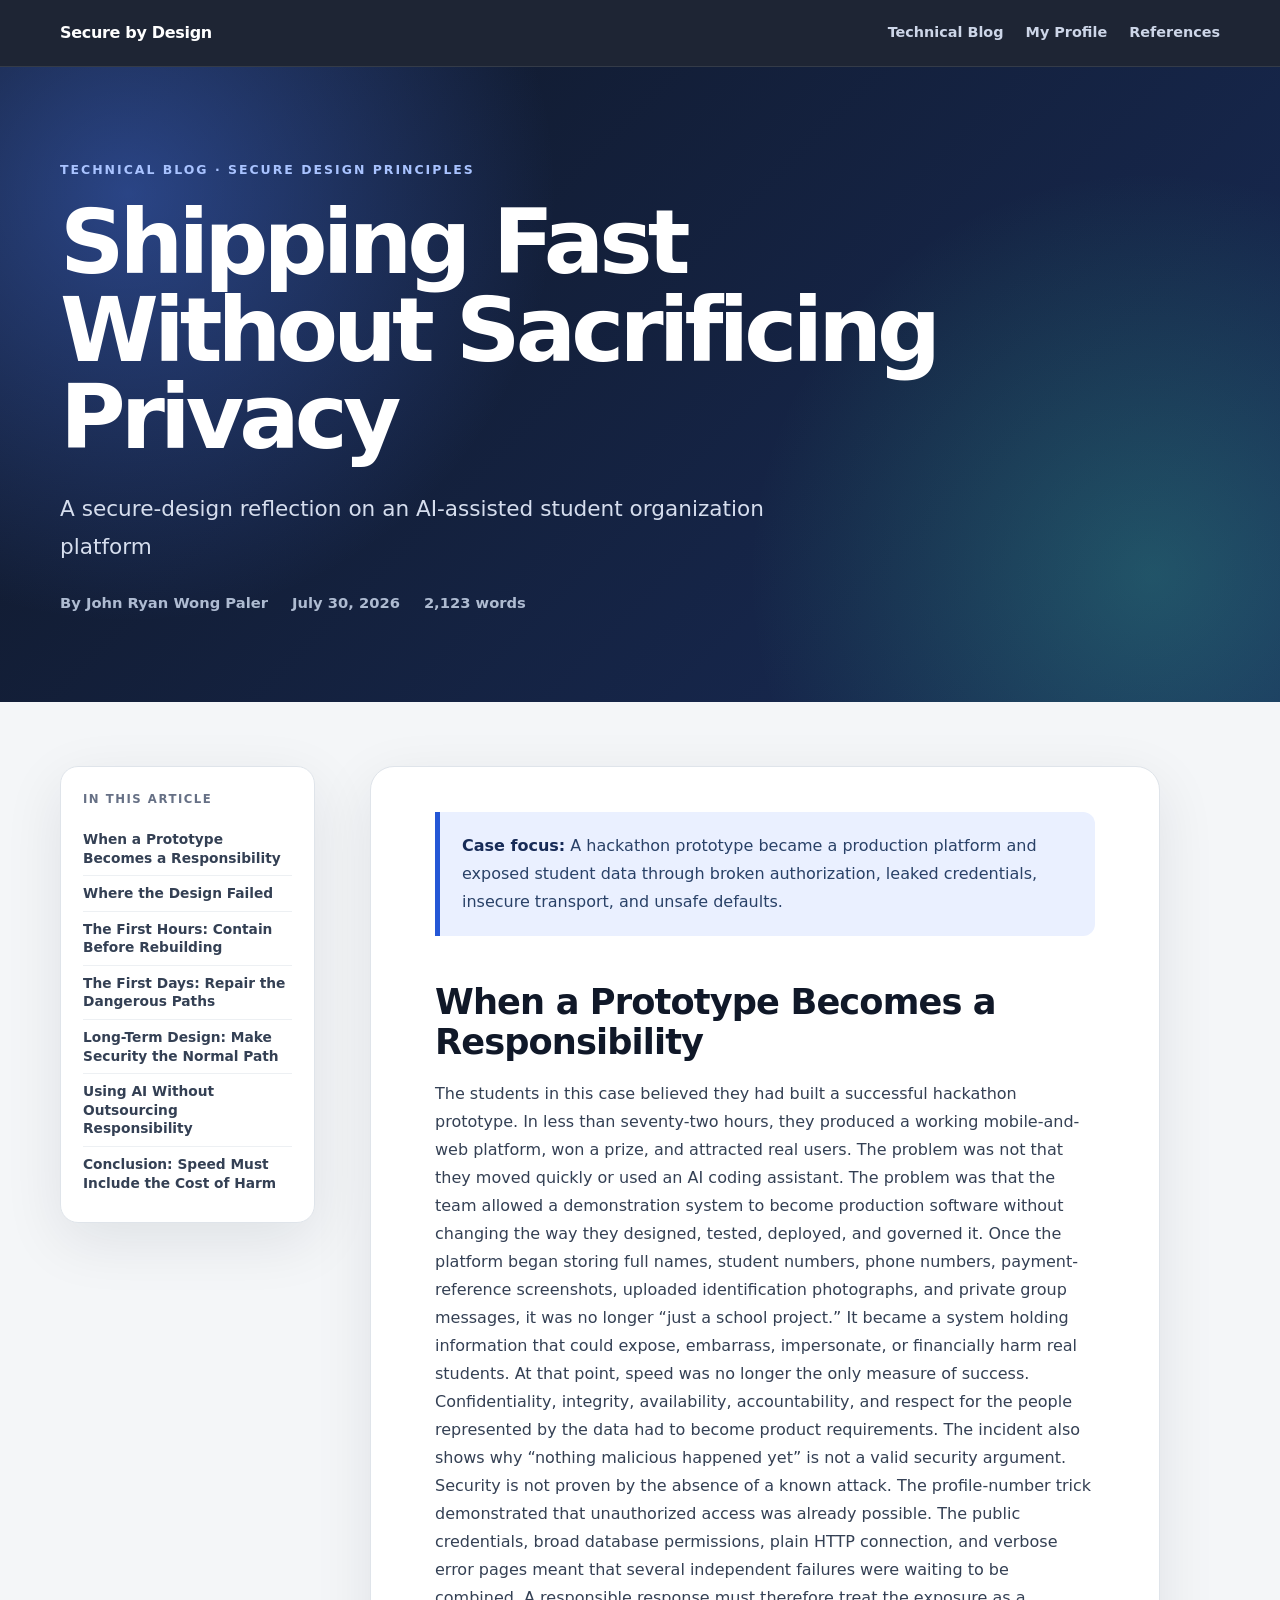
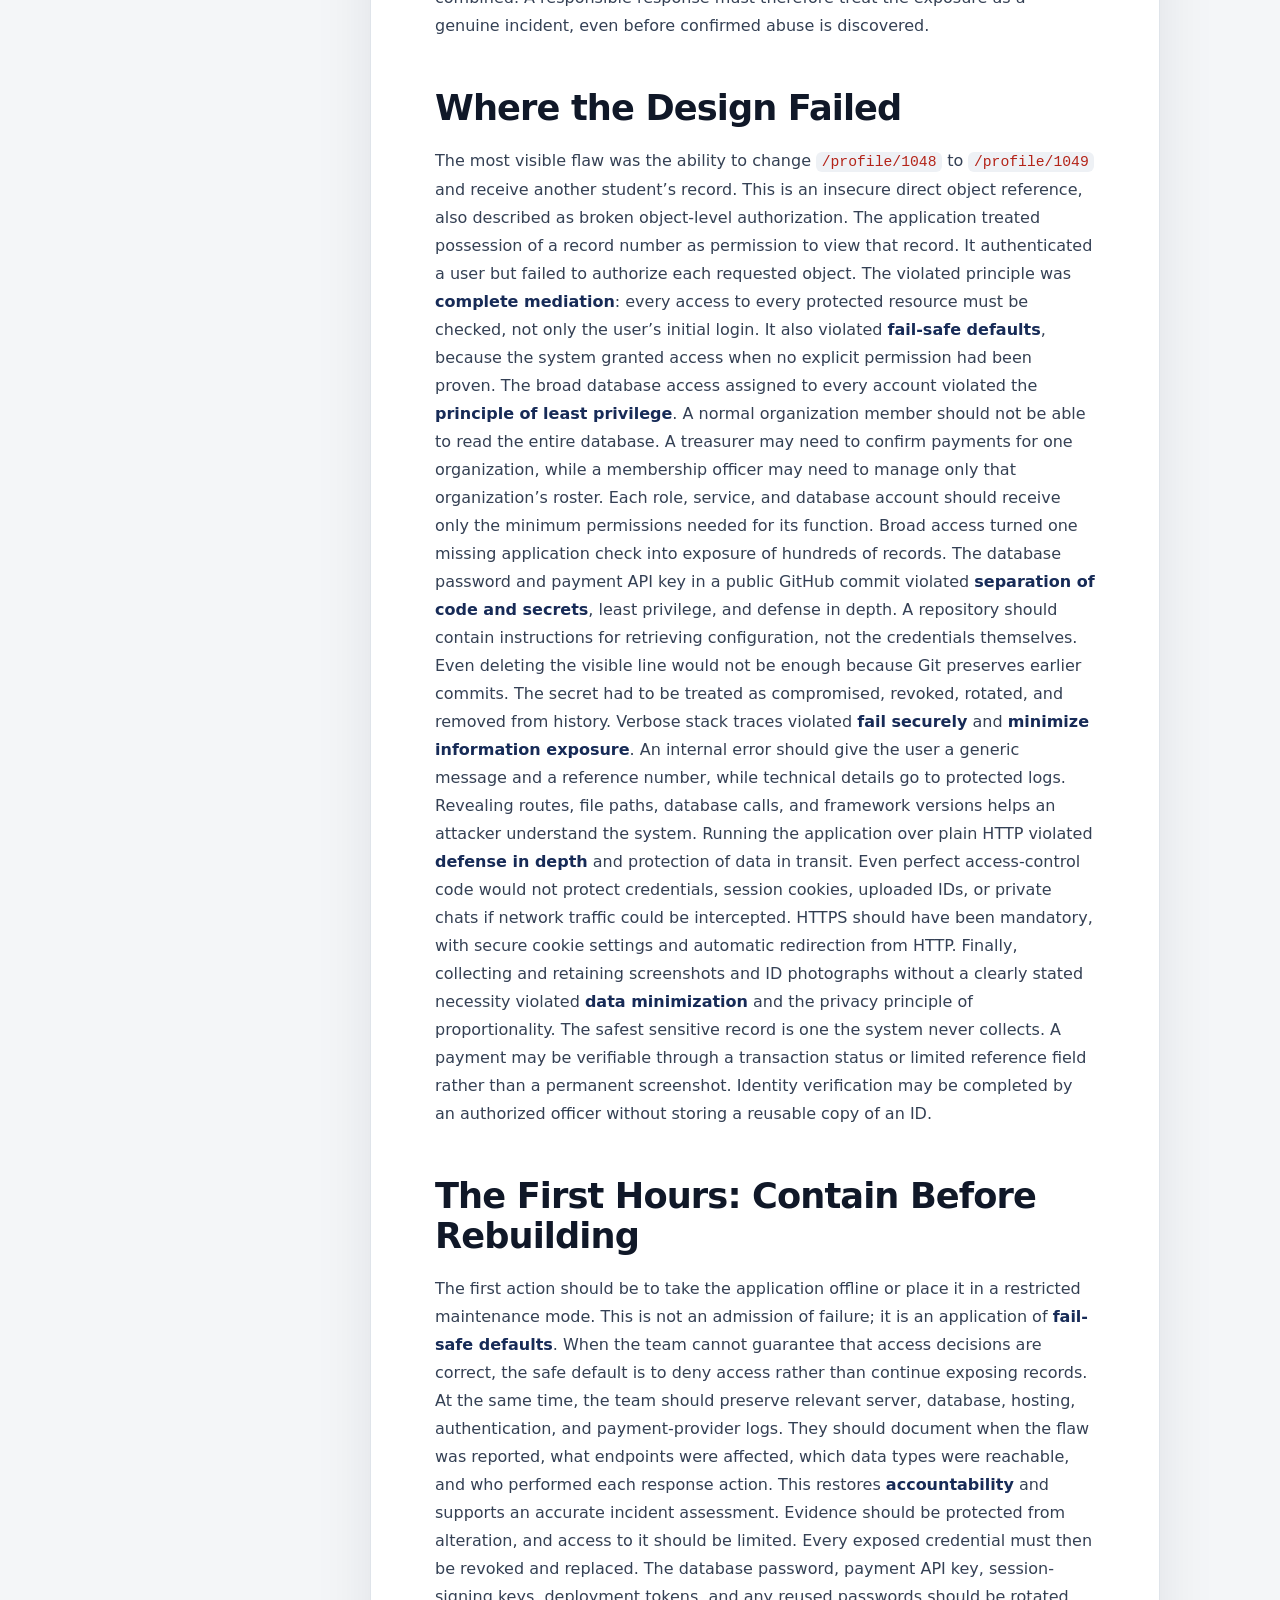
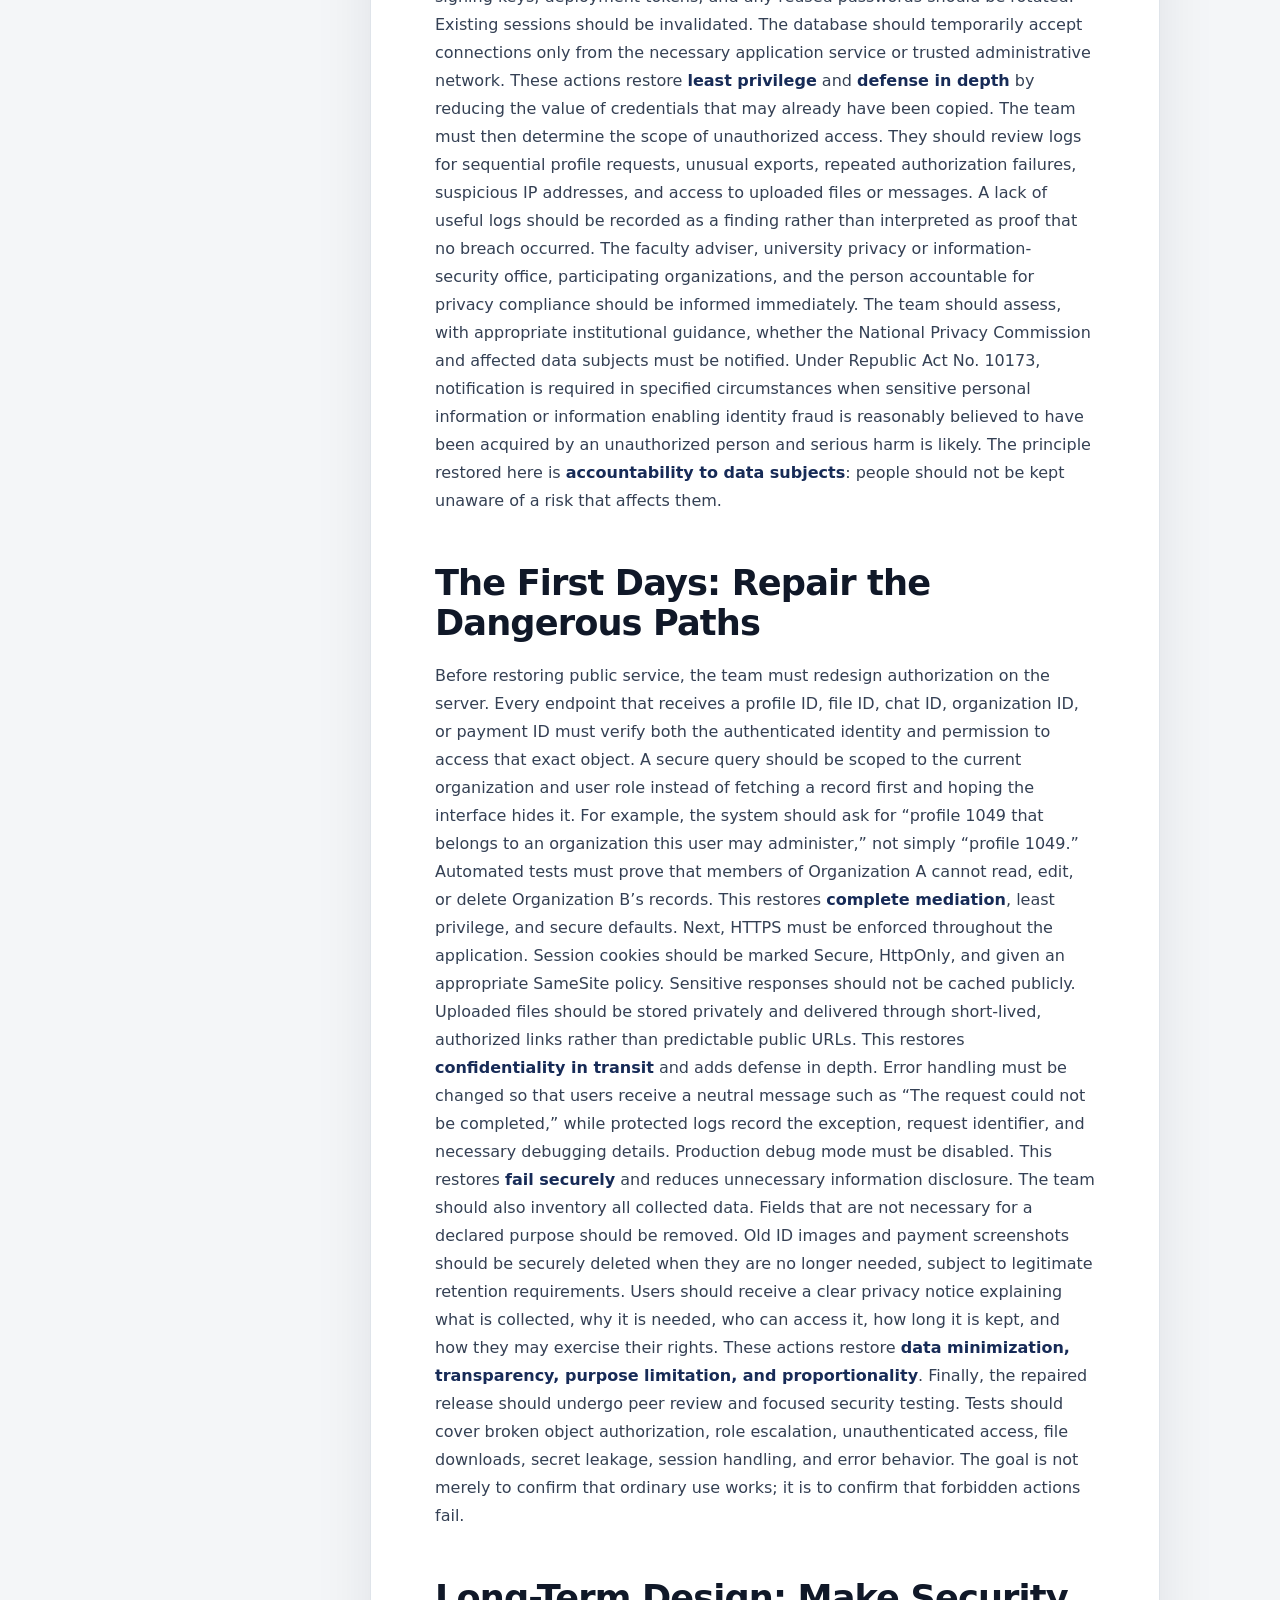
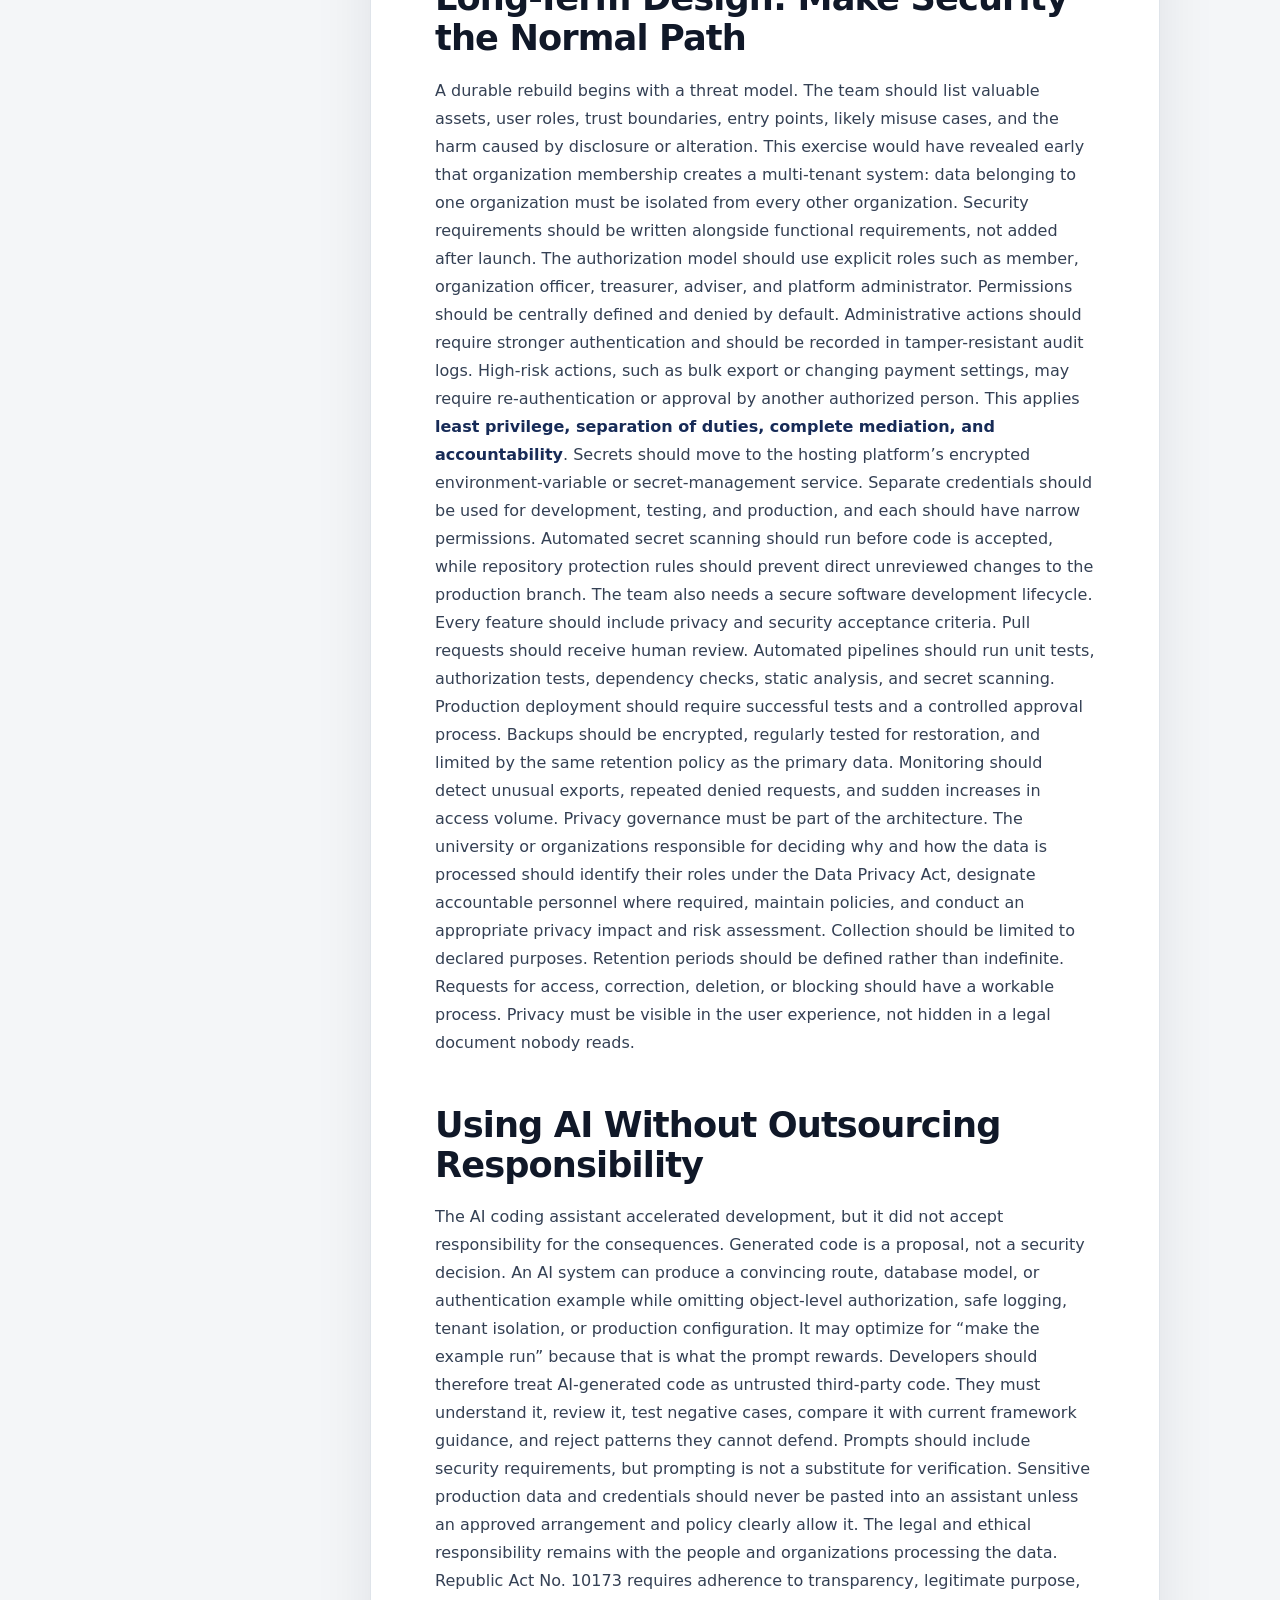
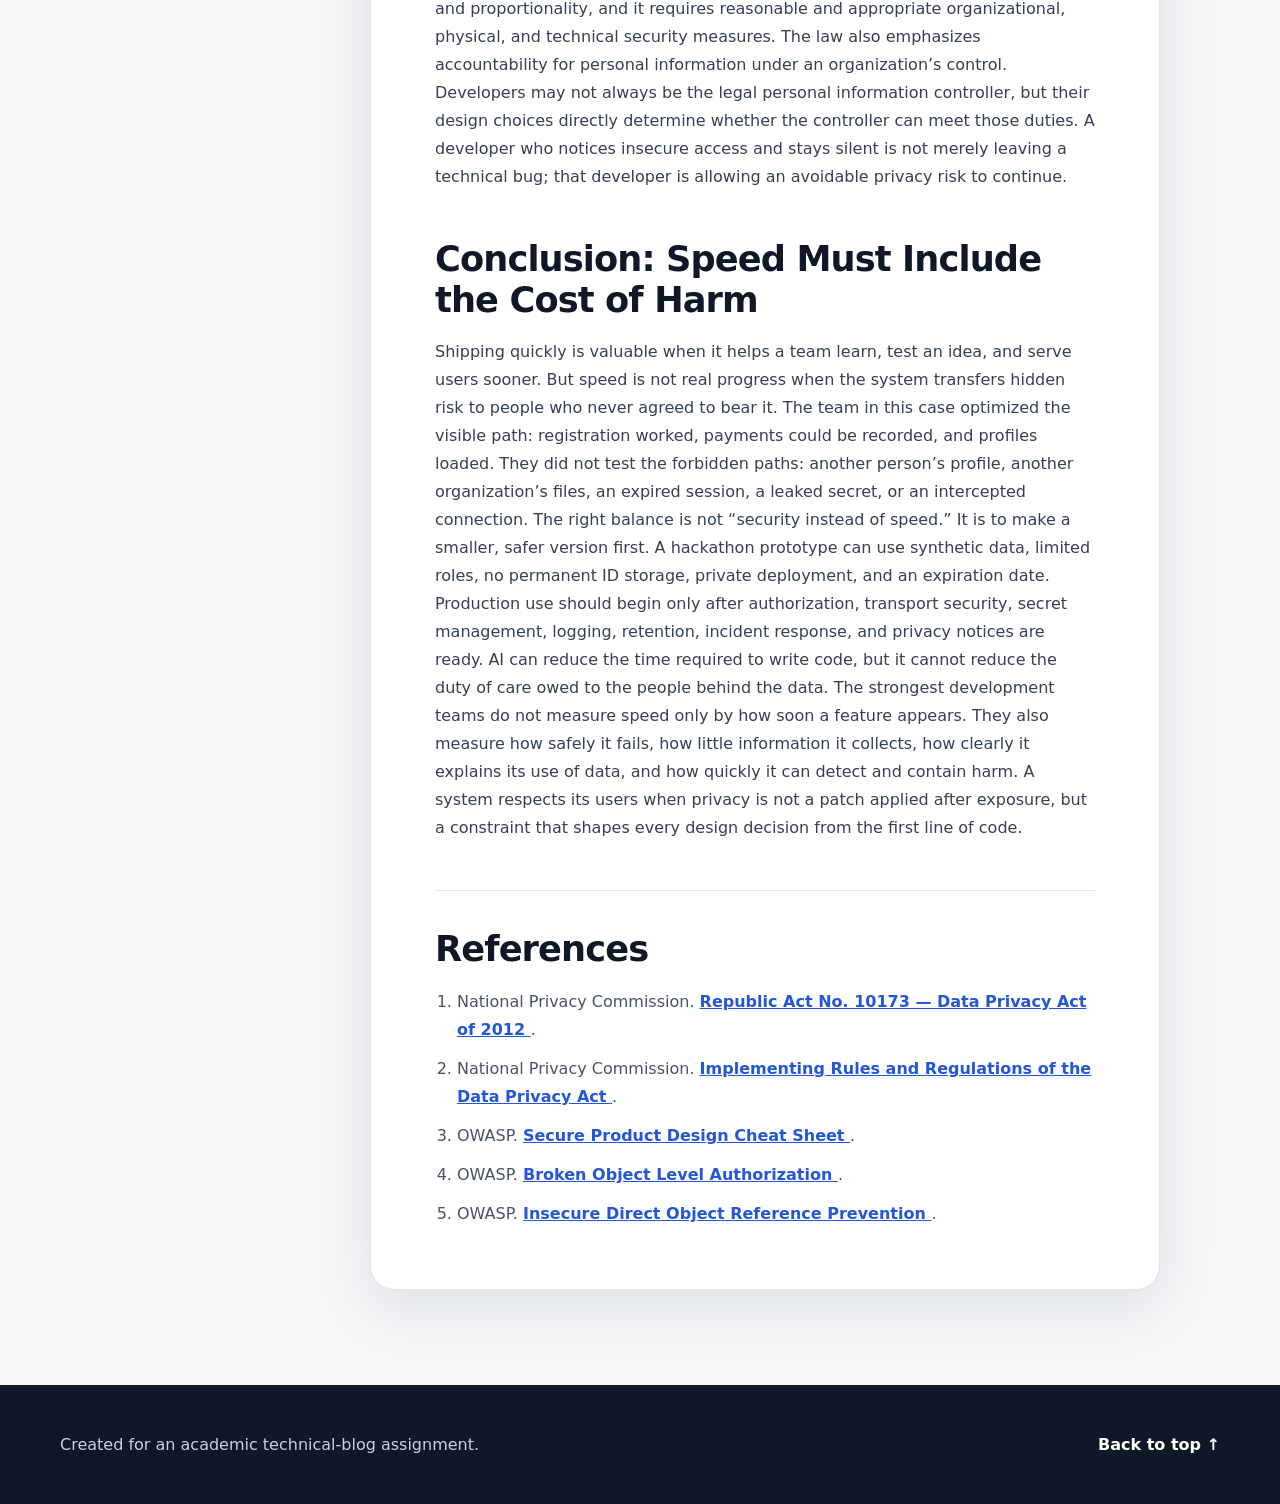
==== index.html @ 8dc82ea2 "Add files via upload upload technical blog website" ====
<!DOCTYPE html>
<html lang="en">
<head>
  <meta charset="UTF-8">
  <meta name="viewport" content="width=device-width, initial-scale=1.0">
  <meta name="description" content="A technical reflection on rebuilding an insecure student organization platform using secure design principles and the Philippine Data Privacy Act.">
  <title>Shipping Fast Without Sacrificing Privacy</title>
  <link rel="stylesheet" href="style.css">
</head>
<body>
  <header class="topbar">
    <div class="container topbar-inner">
      <a class="brand" href="index.html">Secure by Design</a>

      <nav class="main-nav" aria-label="Main navigation">
        <a href="index.html">Technical Blog</a>
        <a href="profile.html">My Profile</a>
        <a href="#references">References</a>
      </nav>
    </div>
  </header>

  <main>
    <section class="hero">
      <div class="container hero-inner">
        <p class="kicker">TECHNICAL BLOG · SECURE DESIGN PRINCIPLES</p>
        <h1>Shipping Fast Without Sacrificing Privacy</h1>
        <p class="subtitle">A secure-design reflection on an AI-assisted student organization platform</p>
        <div class="byline">
          <span>By John Ryan Wong Paler</span>
          <span>July 30, 2026</span>
          <span>2,123 words</span>
        </div>
      </div>
    </section>

    <div class="container page-grid">
      <aside class="toc">
        <p class="toc-title">IN THIS ARTICLE</p>
        <a href="#section-1">When a Prototype Becomes a Responsibility</a>
<a href="#section-2">Where the Design Failed</a>
<a href="#section-3">The First Hours: Contain Before Rebuilding</a>
<a href="#section-4">The First Days: Repair the Dangerous Paths</a>
<a href="#section-5">Long-Term Design: Make Security the Normal Path</a>
<a href="#section-6">Using AI Without Outsourcing Responsibility</a>
<a href="#section-7">Conclusion: Speed Must Include the Cost of Harm</a>
      </aside>

      <article class="article">
        <div class="intro-note">
          <strong>Case focus:</strong> A hackathon prototype became a production
          platform and exposed student data through broken authorization, leaked
          credentials, insecure transport, and unsafe defaults.
        </div>

        <section class="article-section" id="section-1">
      <h2>When a Prototype Becomes a Responsibility</h2>
      <p>The students in this case believed they had built a successful hackathon prototype. In less than seventy-two hours, they produced a working mobile-and-web platform, won a prize, and attracted real users. The problem was not that they moved quickly or used an AI coding assistant. The problem was that the team allowed a demonstration system to become production software without changing the way they designed, tested, deployed, and governed it.

Once the platform began storing full names, student numbers, phone numbers, payment-reference screenshots, uploaded identification photographs, and private group messages, it was no longer “just a school project.” It became a system holding information that could expose, embarrass, impersonate, or financially harm real students. At that point, speed was no longer the only measure of success. Confidentiality, integrity, availability, accountability, and respect for the people represented by the data had to become product requirements.

The incident also shows why “nothing malicious happened yet” is not a valid security argument. Security is not proven by the absence of a known attack. The profile-number trick demonstrated that unauthorized access was already possible. The public credentials, broad database permissions, plain HTTP connection, and verbose error pages meant that several independent failures were waiting to be combined. A responsible response must therefore treat the exposure as a genuine incident, even before confirmed abuse is discovered.</p>
    </section>
<section class="article-section" id="section-2">
      <h2>Where the Design Failed</h2>
      <p>The most visible flaw was the ability to change <code>/profile/1048</code> to <code>/profile/1049</code> and receive another student’s record. This is an insecure direct object reference, also described as broken object-level authorization. The application treated possession of a record number as permission to view that record. It authenticated a user but failed to authorize each requested object. The violated principle was <strong>complete mediation</strong>: every access to every protected resource must be checked, not only the user’s initial login. It also violated <strong>fail-safe defaults</strong>, because the system granted access when no explicit permission had been proven.

The broad database access assigned to every account violated the <strong>principle of least privilege</strong>. A normal organization member should not be able to read the entire database. A treasurer may need to confirm payments for one organization, while a membership officer may need to manage only that organization’s roster. Each role, service, and database account should receive only the minimum permissions needed for its function. Broad access turned one missing application check into exposure of hundreds of records.

The database password and payment API key in a public GitHub commit violated <strong>separation of code and secrets</strong>, least privilege, and defense in depth. A repository should contain instructions for retrieving configuration, not the credentials themselves. Even deleting the visible line would not be enough because Git preserves earlier commits. The secret had to be treated as compromised, revoked, rotated, and removed from history.

Verbose stack traces violated <strong>fail securely</strong> and <strong>minimize information exposure</strong>. An internal error should give the user a generic message and a reference number, while technical details go to protected logs. Revealing routes, file paths, database calls, and framework versions helps an attacker understand the system.

Running the application over plain HTTP violated <strong>defense in depth</strong> and protection of data in transit. Even perfect access-control code would not protect credentials, session cookies, uploaded IDs, or private chats if network traffic could be intercepted. HTTPS should have been mandatory, with secure cookie settings and automatic redirection from HTTP.

Finally, collecting and retaining screenshots and ID photographs without a clearly stated necessity violated <strong>data minimization</strong> and the privacy principle of proportionality. The safest sensitive record is one the system never collects. A payment may be verifiable through a transaction status or limited reference field rather than a permanent screenshot. Identity verification may be completed by an authorized officer without storing a reusable copy of an ID.</p>
    </section>
<section class="article-section" id="section-3">
      <h2>The First Hours: Contain Before Rebuilding</h2>
      <p>The first action should be to take the application offline or place it in a restricted maintenance mode. This is not an admission of failure; it is an application of <strong>fail-safe defaults</strong>. When the team cannot guarantee that access decisions are correct, the safe default is to deny access rather than continue exposing records.

At the same time, the team should preserve relevant server, database, hosting, authentication, and payment-provider logs. They should document when the flaw was reported, what endpoints were affected, which data types were reachable, and who performed each response action. This restores <strong>accountability</strong> and supports an accurate incident assessment. Evidence should be protected from alteration, and access to it should be limited.

Every exposed credential must then be revoked and replaced. The database password, payment API key, session-signing keys, deployment tokens, and any reused passwords should be rotated. Existing sessions should be invalidated. The database should temporarily accept connections only from the necessary application service or trusted administrative network. These actions restore <strong>least privilege</strong> and <strong>defense in depth</strong> by reducing the value of credentials that may already have been copied.

The team must then determine the scope of unauthorized access. They should review logs for sequential profile requests, unusual exports, repeated authorization failures, suspicious IP addresses, and access to uploaded files or messages. A lack of useful logs should be recorded as a finding rather than interpreted as proof that no breach occurred.

The faculty adviser, university privacy or information-security office, participating organizations, and the person accountable for privacy compliance should be informed immediately. The team should assess, with appropriate institutional guidance, whether the National Privacy Commission and affected data subjects must be notified. Under Republic Act No. 10173, notification is required in specified circumstances when sensitive personal information or information enabling identity fraud is reasonably believed to have been acquired by an unauthorized person and serious harm is likely. The principle restored here is <strong>accountability to data subjects</strong>: people should not be kept unaware of a risk that affects them.</p>
    </section>
<section class="article-section" id="section-4">
      <h2>The First Days: Repair the Dangerous Paths</h2>
      <p>Before restoring public service, the team must redesign authorization on the server. Every endpoint that receives a profile ID, file ID, chat ID, organization ID, or payment ID must verify both the authenticated identity and permission to access that exact object. A secure query should be scoped to the current organization and user role instead of fetching a record first and hoping the interface hides it. For example, the system should ask for “profile 1049 that belongs to an organization this user may administer,” not simply “profile 1049.” Automated tests must prove that members of Organization A cannot read, edit, or delete Organization B’s records. This restores <strong>complete mediation</strong>, least privilege, and secure defaults.

Next, HTTPS must be enforced throughout the application. Session cookies should be marked Secure, HttpOnly, and given an appropriate SameSite policy. Sensitive responses should not be cached publicly. Uploaded files should be stored privately and delivered through short-lived, authorized links rather than predictable public URLs. This restores <strong>confidentiality in transit</strong> and adds defense in depth.

Error handling must be changed so that users receive a neutral message such as “The request could not be completed,” while protected logs record the exception, request identifier, and necessary debugging details. Production debug mode must be disabled. This restores <strong>fail securely</strong> and reduces unnecessary information disclosure.

The team should also inventory all collected data. Fields that are not necessary for a declared purpose should be removed. Old ID images and payment screenshots should be securely deleted when they are no longer needed, subject to legitimate retention requirements. Users should receive a clear privacy notice explaining what is collected, why it is needed, who can access it, how long it is kept, and how they may exercise their rights. These actions restore <strong>data minimization, transparency, purpose limitation, and proportionality</strong>.

Finally, the repaired release should undergo peer review and focused security testing. Tests should cover broken object authorization, role escalation, unauthenticated access, file downloads, secret leakage, session handling, and error behavior. The goal is not merely to confirm that ordinary use works; it is to confirm that forbidden actions fail.</p>
    </section>
<section class="article-section" id="section-5">
      <h2>Long-Term Design: Make Security the Normal Path</h2>
      <p>A durable rebuild begins with a threat model. The team should list valuable assets, user roles, trust boundaries, entry points, likely misuse cases, and the harm caused by disclosure or alteration. This exercise would have revealed early that organization membership creates a multi-tenant system: data belonging to one organization must be isolated from every other organization. Security requirements should be written alongside functional requirements, not added after launch.

The authorization model should use explicit roles such as member, organization officer, treasurer, adviser, and platform administrator. Permissions should be centrally defined and denied by default. Administrative actions should require stronger authentication and should be recorded in tamper-resistant audit logs. High-risk actions, such as bulk export or changing payment settings, may require re-authentication or approval by another authorized person. This applies <strong>least privilege, separation of duties, complete mediation, and accountability</strong>.

Secrets should move to the hosting platform’s encrypted environment-variable or secret-management service. Separate credentials should be used for development, testing, and production, and each should have narrow permissions. Automated secret scanning should run before code is accepted, while repository protection rules should prevent direct unreviewed changes to the production branch.

The team also needs a secure software development lifecycle. Every feature should include privacy and security acceptance criteria. Pull requests should receive human review. Automated pipelines should run unit tests, authorization tests, dependency checks, static analysis, and secret scanning. Production deployment should require successful tests and a controlled approval process. Backups should be encrypted, regularly tested for restoration, and limited by the same retention policy as the primary data. Monitoring should detect unusual exports, repeated denied requests, and sudden increases in access volume.

Privacy governance must be part of the architecture. The university or organizations responsible for deciding why and how the data is processed should identify their roles under the Data Privacy Act, designate accountable personnel where required, maintain policies, and conduct an appropriate privacy impact and risk assessment. Collection should be limited to declared purposes. Retention periods should be defined rather than indefinite. Requests for access, correction, deletion, or blocking should have a workable process. Privacy must be visible in the user experience, not hidden in a legal document nobody reads.</p>
    </section>
<section class="article-section" id="section-6">
      <h2>Using AI Without Outsourcing Responsibility</h2>
      <p>The AI coding assistant accelerated development, but it did not accept responsibility for the consequences. Generated code is a proposal, not a security decision. An AI system can produce a convincing route, database model, or authentication example while omitting object-level authorization, safe logging, tenant isolation, or production configuration. It may optimize for “make the example run” because that is what the prompt rewards.

Developers should therefore treat AI-generated code as untrusted third-party code. They must understand it, review it, test negative cases, compare it with current framework guidance, and reject patterns they cannot defend. Prompts should include security requirements, but prompting is not a substitute for verification. Sensitive production data and credentials should never be pasted into an assistant unless an approved arrangement and policy clearly allow it.

The legal and ethical responsibility remains with the people and organizations processing the data. Republic Act No. 10173 requires adherence to transparency, legitimate purpose, and proportionality, and it requires reasonable and appropriate organizational, physical, and technical security measures. The law also emphasizes accountability for personal information under an organization’s control. Developers may not always be the legal personal information controller, but their design choices directly determine whether the controller can meet those duties. A developer who notices insecure access and stays silent is not merely leaving a technical bug; that developer is allowing an avoidable privacy risk to continue.</p>
    </section>
<section class="article-section" id="section-7">
      <h2>Conclusion: Speed Must Include the Cost of Harm</h2>
      <p>Shipping quickly is valuable when it helps a team learn, test an idea, and serve users sooner. But speed is not real progress when the system transfers hidden risk to people who never agreed to bear it. The team in this case optimized the visible path: registration worked, payments could be recorded, and profiles loaded. They did not test the forbidden paths: another person’s profile, another organization’s files, an expired session, a leaked secret, or an intercepted connection.

The right balance is not “security instead of speed.” It is to make a smaller, safer version first. A hackathon prototype can use synthetic data, limited roles, no permanent ID storage, private deployment, and an expiration date. Production use should begin only after authorization, transport security, secret management, logging, retention, incident response, and privacy notices are ready.

AI can reduce the time required to write code, but it cannot reduce the duty of care owed to the people behind the data. The strongest development teams do not measure speed only by how soon a feature appears. They also measure how safely it fails, how little information it collects, how clearly it explains its use of data, and how quickly it can detect and contain harm. A system respects its users when privacy is not a patch applied after exposure, but a constraint that shapes every design decision from the first line of code.</p>
    </section>

        <section class="references" id="references">
          <h2>References</h2>
          <ol>
            <li>
              National Privacy Commission. 
              <a href="https://privacy.gov.ph/data-privacy-act/" target="_blank" rel="noopener">
                Republic Act No. 10173 — Data Privacy Act of 2012
              </a>.
            </li>
            <li>
              National Privacy Commission.
              <a href="https://privacy.gov.ph/implementing-rules-regulations-data-privacy-act-2012/" target="_blank" rel="noopener">
                Implementing Rules and Regulations of the Data Privacy Act
              </a>.
            </li>
            <li>
              OWASP.
              <a href="https://cheatsheetseries.owasp.org/cheatsheets/Secure_Product_Design_Cheat_Sheet.html" target="_blank" rel="noopener">
                Secure Product Design Cheat Sheet
              </a>.
            </li>
            <li>
              OWASP.
              <a href="https://owasp.org/API-Security/editions/2023/en/0xa1-broken-object-level-authorization/" target="_blank" rel="noopener">
                Broken Object Level Authorization
              </a>.
            </li>
            <li>
              OWASP.
              <a href="https://cheatsheetseries.owasp.org/cheatsheets/Insecure_Direct_Object_Reference_Prevention_Cheat_Sheet.html" target="_blank" rel="noopener">
                Insecure Direct Object Reference Prevention
              </a>.
            </li>
          </ol>
        </section>
      </article>
    </div>
  </main>

  <footer>
    <div class="container footer-inner">
      <p>Created for an academic technical-blog assignment.</p>
      <a href="#">Back to top ↑</a>
    </div>
  </footer>
</body>
</html>
---- style.css ----
:root {
  --bg: #f4f6f8;
  --paper: #ffffff;
  --ink: #172033;
  --muted: #667085;
  --accent: #2457d6;
  --accent-dark: #173e9f;
  --soft: #eaf0ff;
  --border: #dfe4ea;
  --dark: #101828;
  --radius: 18px;
  --shadow: 0 18px 60px rgba(16, 24, 40, 0.09);
}

* {
  box-sizing: border-box;
}

html {
  scroll-behavior: smooth;
}

body {
  margin: 0;
  background: var(--bg);
  color: var(--ink);
  font-family: Inter, ui-sans-serif, system-ui, -apple-system, BlinkMacSystemFont, "Segoe UI", sans-serif;
  line-height: 1.75;
}

a {
  color: var(--accent);
}

.container {
  width: min(1160px, 91%);
  margin-inline: auto;
}

.topbar {
  position: sticky;
  top: 0;
  z-index: 20;
  border-bottom: 1px solid rgba(255,255,255,.1);
  background: rgba(16, 24, 40, .94);
  backdrop-filter: blur(12px);
}

.topbar-inner {
  min-height: 66px;
  display: flex;
  align-items: center;
  justify-content: space-between;
}

.brand {
  color: #fff;
  font-weight: 850;
  text-decoration: none;
  letter-spacing: -.02em;
}

.top-link {
  color: #cdd6e8;
  font-weight: 700;
  text-decoration: none;
}

.hero {
  color: #fff;
  background:
    radial-gradient(circle at 10% 20%, rgba(77, 127, 255, .42), transparent 34%),
    radial-gradient(circle at 90% 80%, rgba(65, 214, 174, .25), transparent 32%),
    linear-gradient(135deg, #101828, #182b57);
}

.hero-inner {
  padding: 92px 0 86px;
}

.kicker {
  margin: 0 0 18px;
  color: #a9c3ff;
  font-size: .78rem;
  font-weight: 850;
  letter-spacing: .16em;
}

h1 {
  max-width: 940px;
  margin: 0;
  font-size: clamp(2.6rem, 7vw, 5.8rem);
  line-height: .98;
  letter-spacing: -.055em;
}

.subtitle {
  max-width: 760px;
  margin: 28px 0 24px;
  color: #d6deee;
  font-size: clamp(1.05rem, 2vw, 1.35rem);
}

.byline {
  display: flex;
  flex-wrap: wrap;
  gap: 10px 24px;
  color: #aebbd1;
  font-size: .92rem;
  font-weight: 650;
}

.page-grid {
  display: grid;
  grid-template-columns: 255px minmax(0, 790px);
  gap: 55px;
  align-items: start;
  padding: 64px 0 95px;
}

.toc {
  position: sticky;
  top: 98px;
  padding: 22px;
  border: 1px solid var(--border);
  border-radius: var(--radius);
  background: var(--paper);
  box-shadow: var(--shadow);
}

.toc-title {
  margin: 0 0 13px;
  color: var(--muted);
  font-size: .73rem;
  font-weight: 900;
  letter-spacing: .13em;
}

.toc a {
  display: block;
  padding: 8px 0;
  border-bottom: 1px solid #edf0f3;
  color: #344054;
  font-size: .86rem;
  font-weight: 700;
  line-height: 1.35;
  text-decoration: none;
}

.toc a:last-child {
  border-bottom: 0;
}

.toc a:hover {
  color: var(--accent);
}

.article {
  padding: 45px clamp(24px, 5vw, 64px);
  border: 1px solid var(--border);
  border-radius: 24px;
  background: var(--paper);
  box-shadow: var(--shadow);
}

.intro-note {
  margin-bottom: 46px;
  padding: 20px 22px;
  border-left: 5px solid var(--accent);
  border-radius: 0 12px 12px 0;
  background: var(--soft);
  color: #294167;
}

.article-section {
  scroll-margin-top: 95px;
  margin-bottom: 48px;
}

.article h2 {
  margin: 0 0 18px;
  color: var(--dark);
  font-size: clamp(1.65rem, 3vw, 2.2rem);
  line-height: 1.15;
  letter-spacing: -.025em;
}

.article p {
  margin: 0 0 20px;
  color: #344054;
}

.article strong {
  color: #172b57;
}

.article code {
  padding: .12rem .35rem;
  border-radius: 6px;
  background: #eef1f5;
  color: #b42318;
  font-family: "SFMono-Regular", Consolas, monospace;
  font-size: .92em;
}

.references {
  scroll-margin-top: 95px;
  padding-top: 38px;
  border-top: 1px solid var(--border);
}

.references ol {
  padding-left: 22px;
}

.references li {
  margin-bottom: 11px;
  color: #475467;
}

.references a {
  font-weight: 720;
}

footer {
  background: var(--dark);
  color: #c8d1e1;
}

.footer-inner {
  min-height: 120px;
  display: flex;
  align-items: center;
  justify-content: space-between;
  gap: 20px;
}

.footer-inner a {
  color: #fff;
  font-weight: 750;
  text-decoration: none;
}

@media (max-width: 880px) {
  .page-grid {
    grid-template-columns: 1fr;
    gap: 25px;
  }

  .toc {
    position: static;
  }

  .hero-inner {
    padding: 70px 0;
  }
}

@media (max-width: 560px) {
  .article {
    padding: 30px 21px;
    border-radius: 16px;
  }

  .footer-inner {
    flex-direction: column;
    justify-content: center;
    text-align: center;
  }
}


/* ---------- Main navigation ---------- */
.main-nav {
  display: flex;
  align-items: center;
  gap: 22px;
}

.main-nav a {
  color: #cdd6e8;
  font-size: .9rem;
  font-weight: 750;
  text-decoration: none;
}

.main-nav a:hover,
.main-nav a.active {
  color: #ffffff;
}

/* ---------- Profile page ---------- */
.profile-hero {
  color: #ffffff;
  background:
    radial-gradient(circle at 15% 30%, rgba(77, 127, 255, .38), transparent 33%),
    radial-gradient(circle at 88% 75%, rgba(65, 214, 174, .23), transparent 31%),
    linear-gradient(135deg, #101828, #182b57);
}

.profile-hero-inner {
  min-height: 430px;
  display: grid;
  grid-template-columns: 180px 1fr;
  gap: 48px;
  align-items: center;
}

.profile-avatar {
  width: 180px;
  height: 180px;
  aspect-ratio: 1 / 1;
  flex-shrink: 0;
  overflow: hidden;
  padding: 0;
  border: 5px solid #55a9e8;
  border-radius: 50%;
}

.profile-avatar img {
  width: 100%;
  height: 100%;
  display: block;
  object-fit: cover;
  object-position: center;
  border-radius: 50%;
}

.profile-title {
  margin: 0;
  font-size: clamp(2.5rem, 6vw, 5rem);
  line-height: 1.02;
}

.profile-subtitle {
  max-width: 760px;
  margin: 24px 0 0;
  color: #d6deee;
  font-size: 1.12rem;
}

.profile-section {
  padding: 70px 0 95px;
}

.profile-grid {
  display: grid;
  grid-template-columns: repeat(3, 1fr);
  gap: 24px;
}

.profile-card {
  padding: 30px;
  border: 1px solid var(--border);
  border-radius: var(--radius);
  background: var(--paper);
  box-shadow: var(--shadow);
}

.profile-card h2,
.profile-about h2 {
  margin: 0 0 14px;
  color: var(--dark);
  font-size: 1.45rem;
  line-height: 1.2;
}

.profile-card p,
.profile-about p {
  color: #475467;
}

.card-label {
  margin: 0 0 12px !important;
  color: var(--accent) !important;
  font-size: .73rem;
  font-weight: 900;
  letter-spacing: .13em;
}

.profile-about {
  margin-top: 28px;
  display: grid;
  grid-template-columns: 1fr 1.4fr;
  gap: 45px;
  align-items: center;
  padding: 38px;
  border-radius: var(--radius);
  background: var(--soft);
}

.profile-action {
  margin-top: 36px;
  text-align: center;
}

.profile-button {
  display: inline-block;
  padding: 14px 22px;
  border-radius: 11px;
  background: var(--accent);
  color: #ffffff;
  font-weight: 800;
  text-decoration: none;
  box-shadow: 0 13px 28px rgba(36, 87, 214, .24);
}

.profile-button:hover {
  background: var(--accent-dark);
}

@media (max-width: 800px) {
  .profile-hero-inner {
    grid-template-columns: 1fr;
    gap: 28px;
    padding: 65px 0;
    text-align: center;
  }

  .profile-avatar {
    width: 145px;
    height: 145px;
    margin-inline: auto;
  }

  .profile-grid,
  .profile-about {
    grid-template-columns: 1fr;
  }

  .main-nav {
    gap: 12px;
  }

  .main-nav a {
    font-size: .78rem;
  }
}

@media (max-width: 520px) {
  .topbar-inner {
    min-height: 82px;
    flex-direction: column;
    justify-content: center;
    gap: 5px;
  }

  .main-nav {
    flex-wrap: wrap;
    justify-content: center;
  }
}
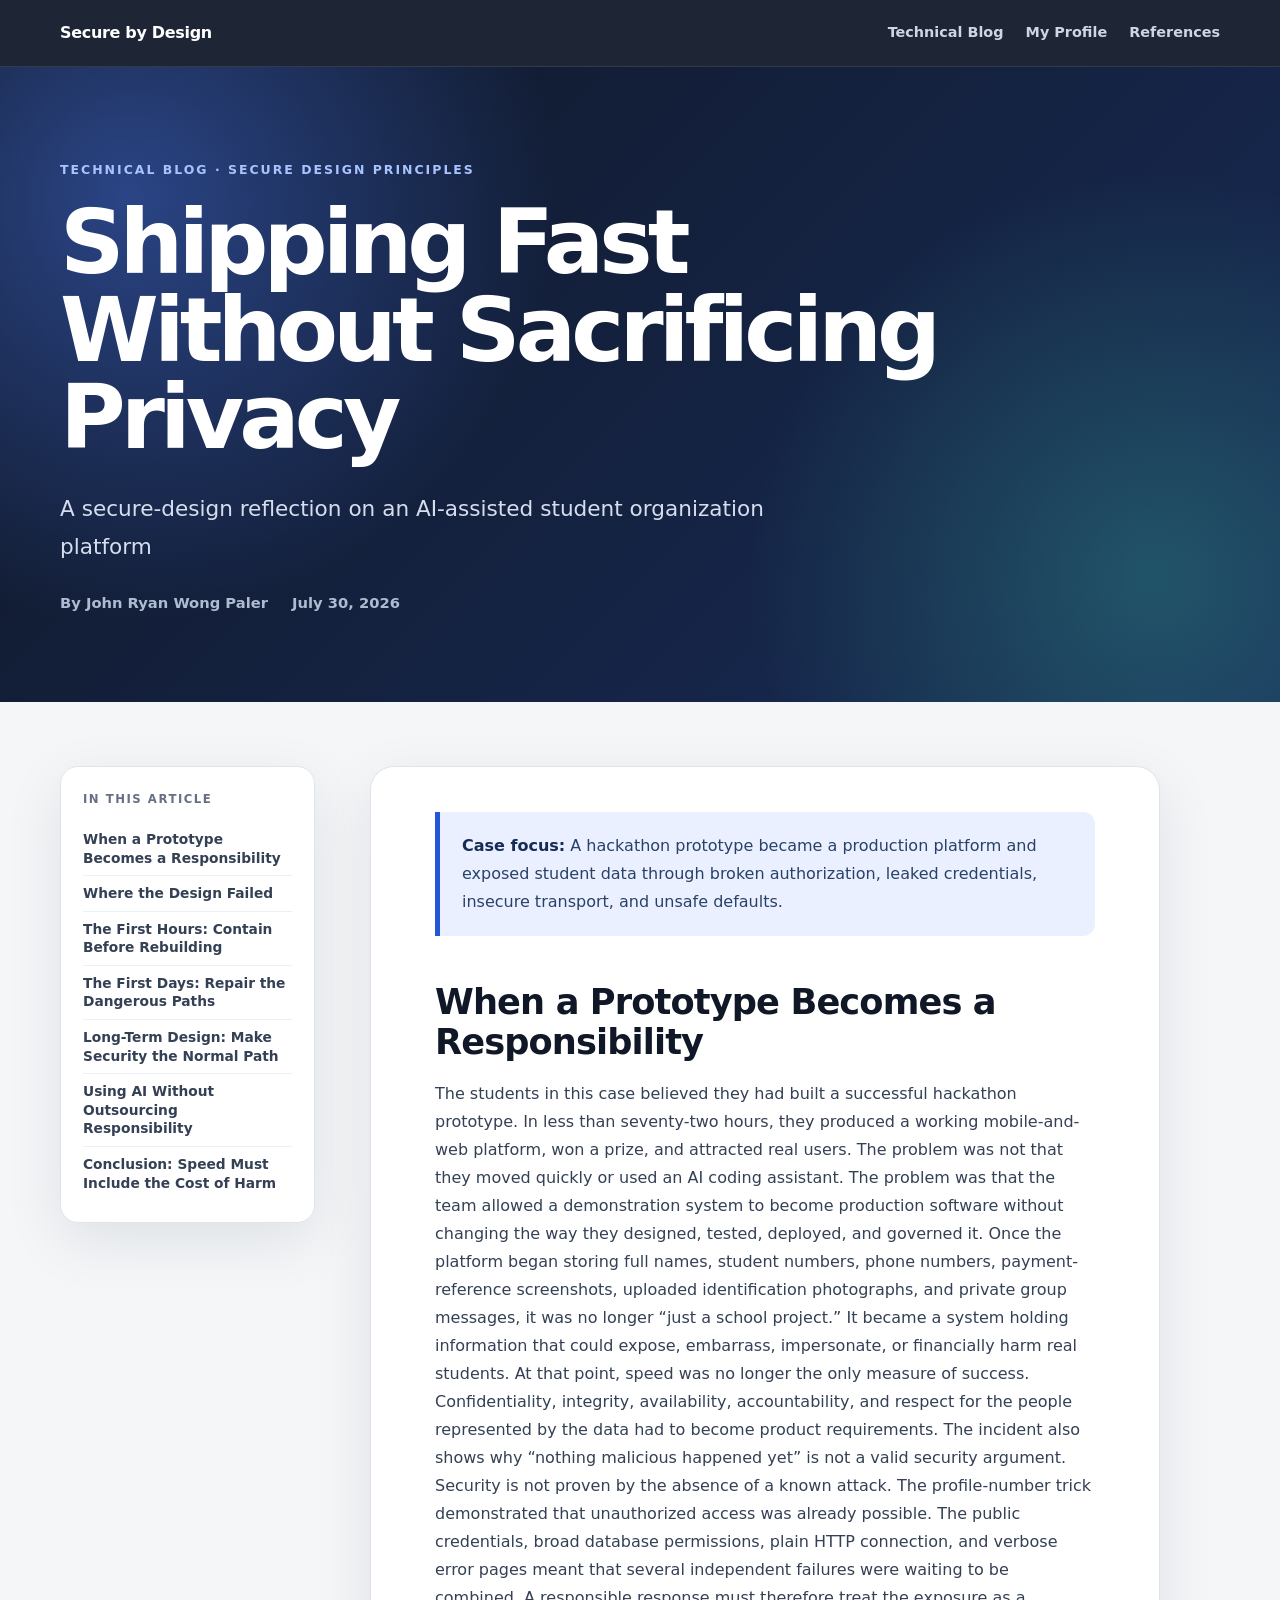
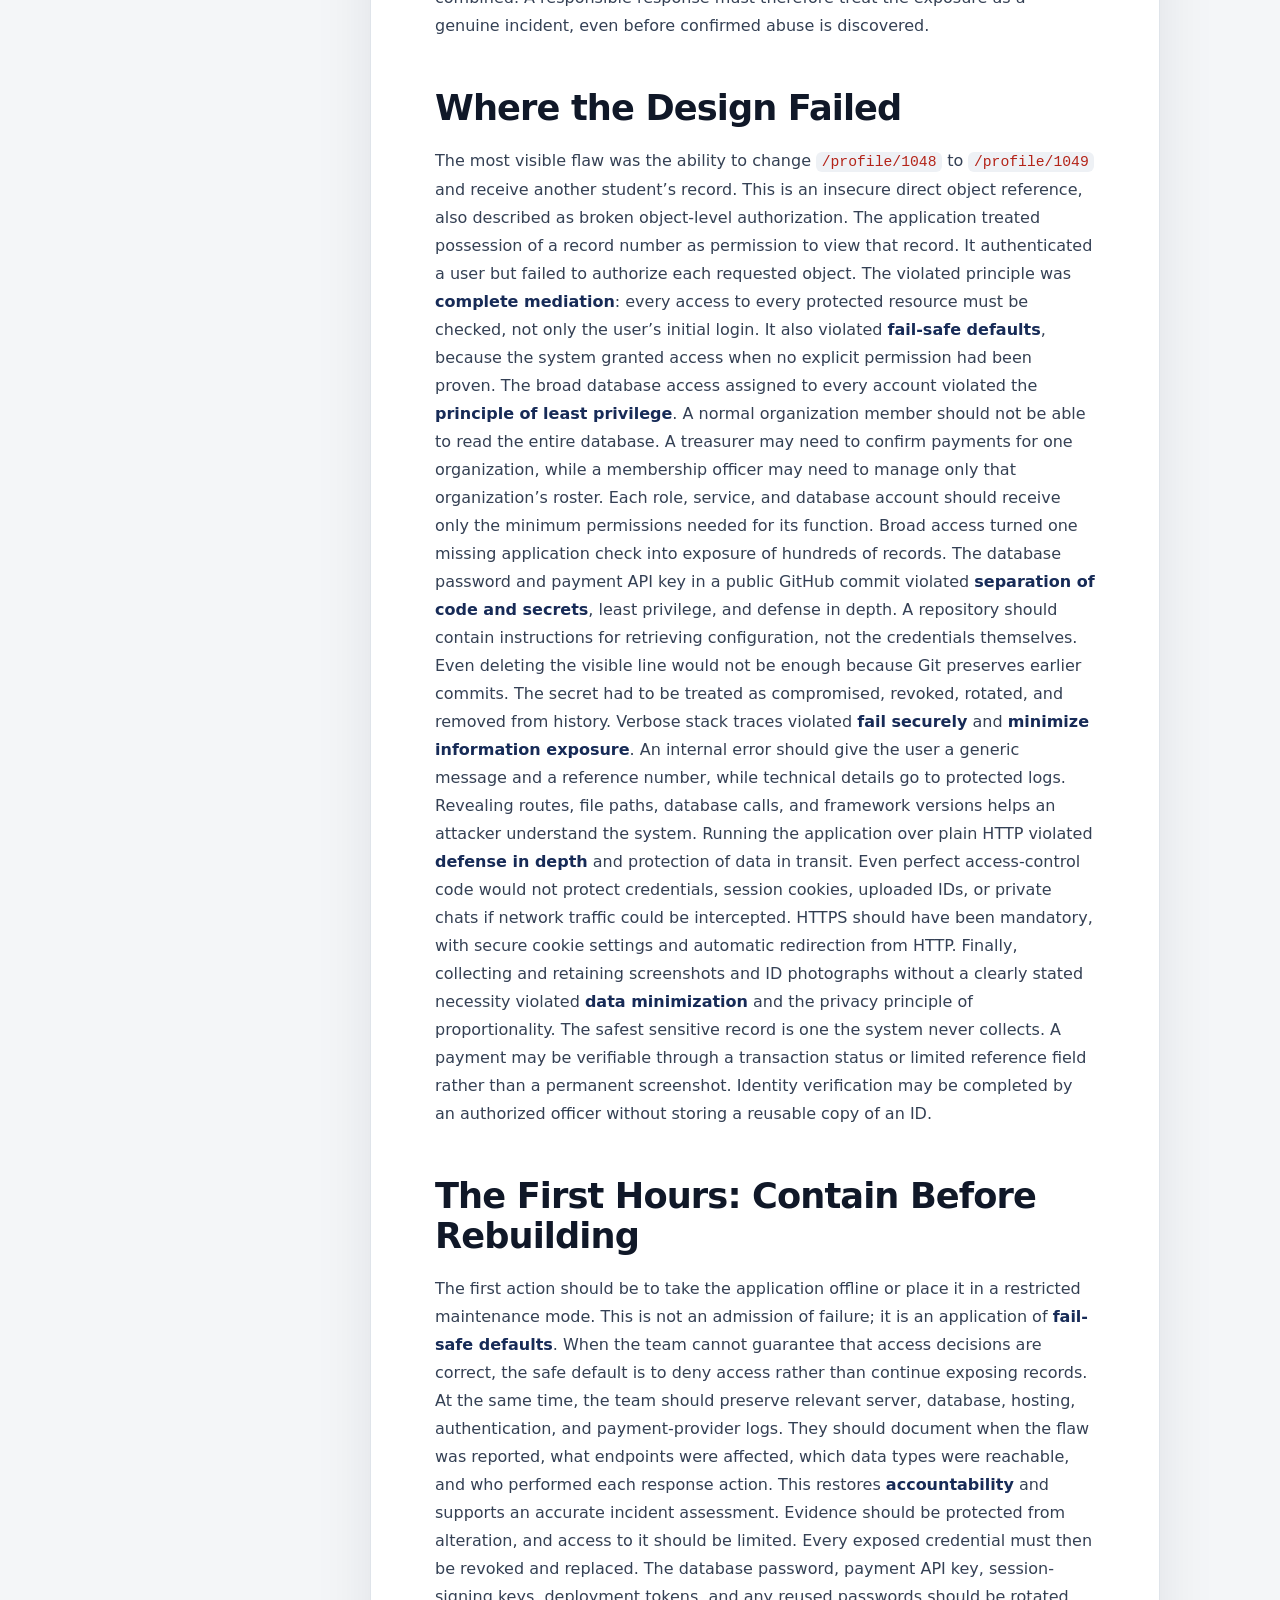
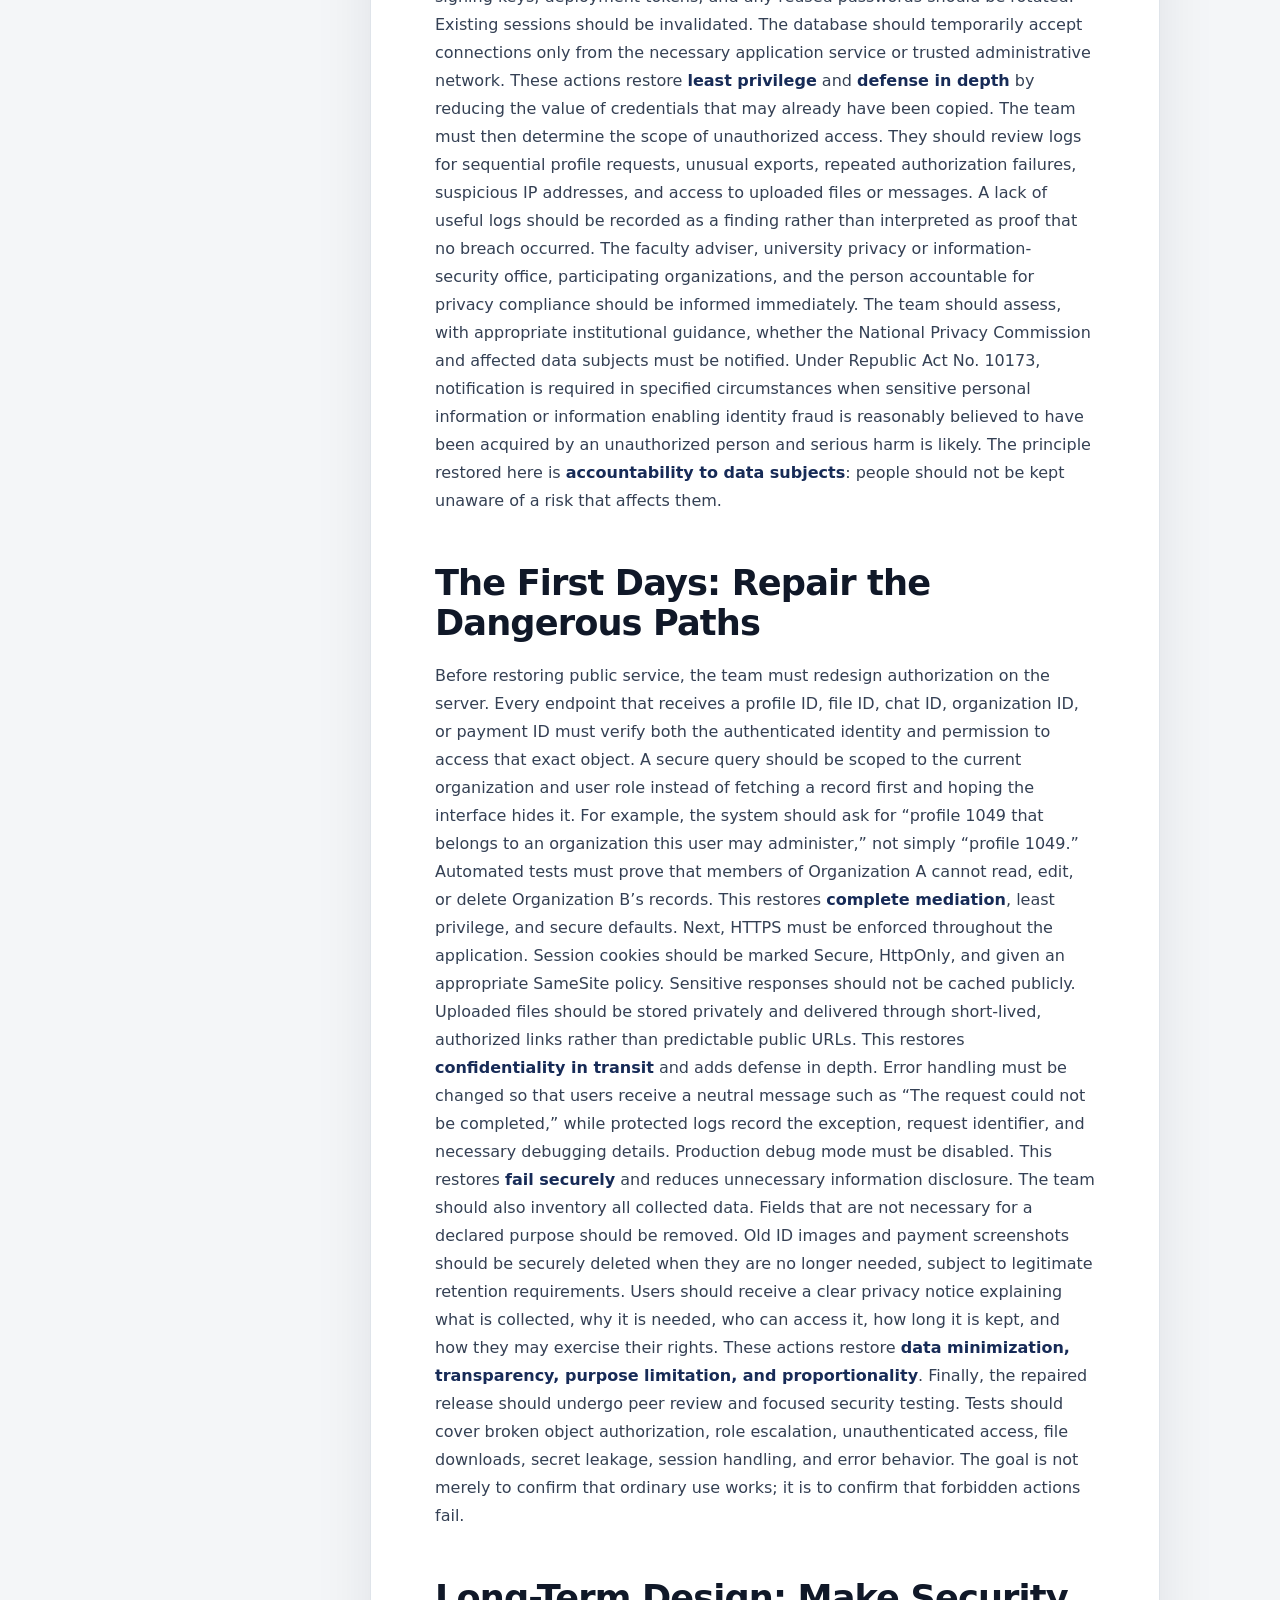
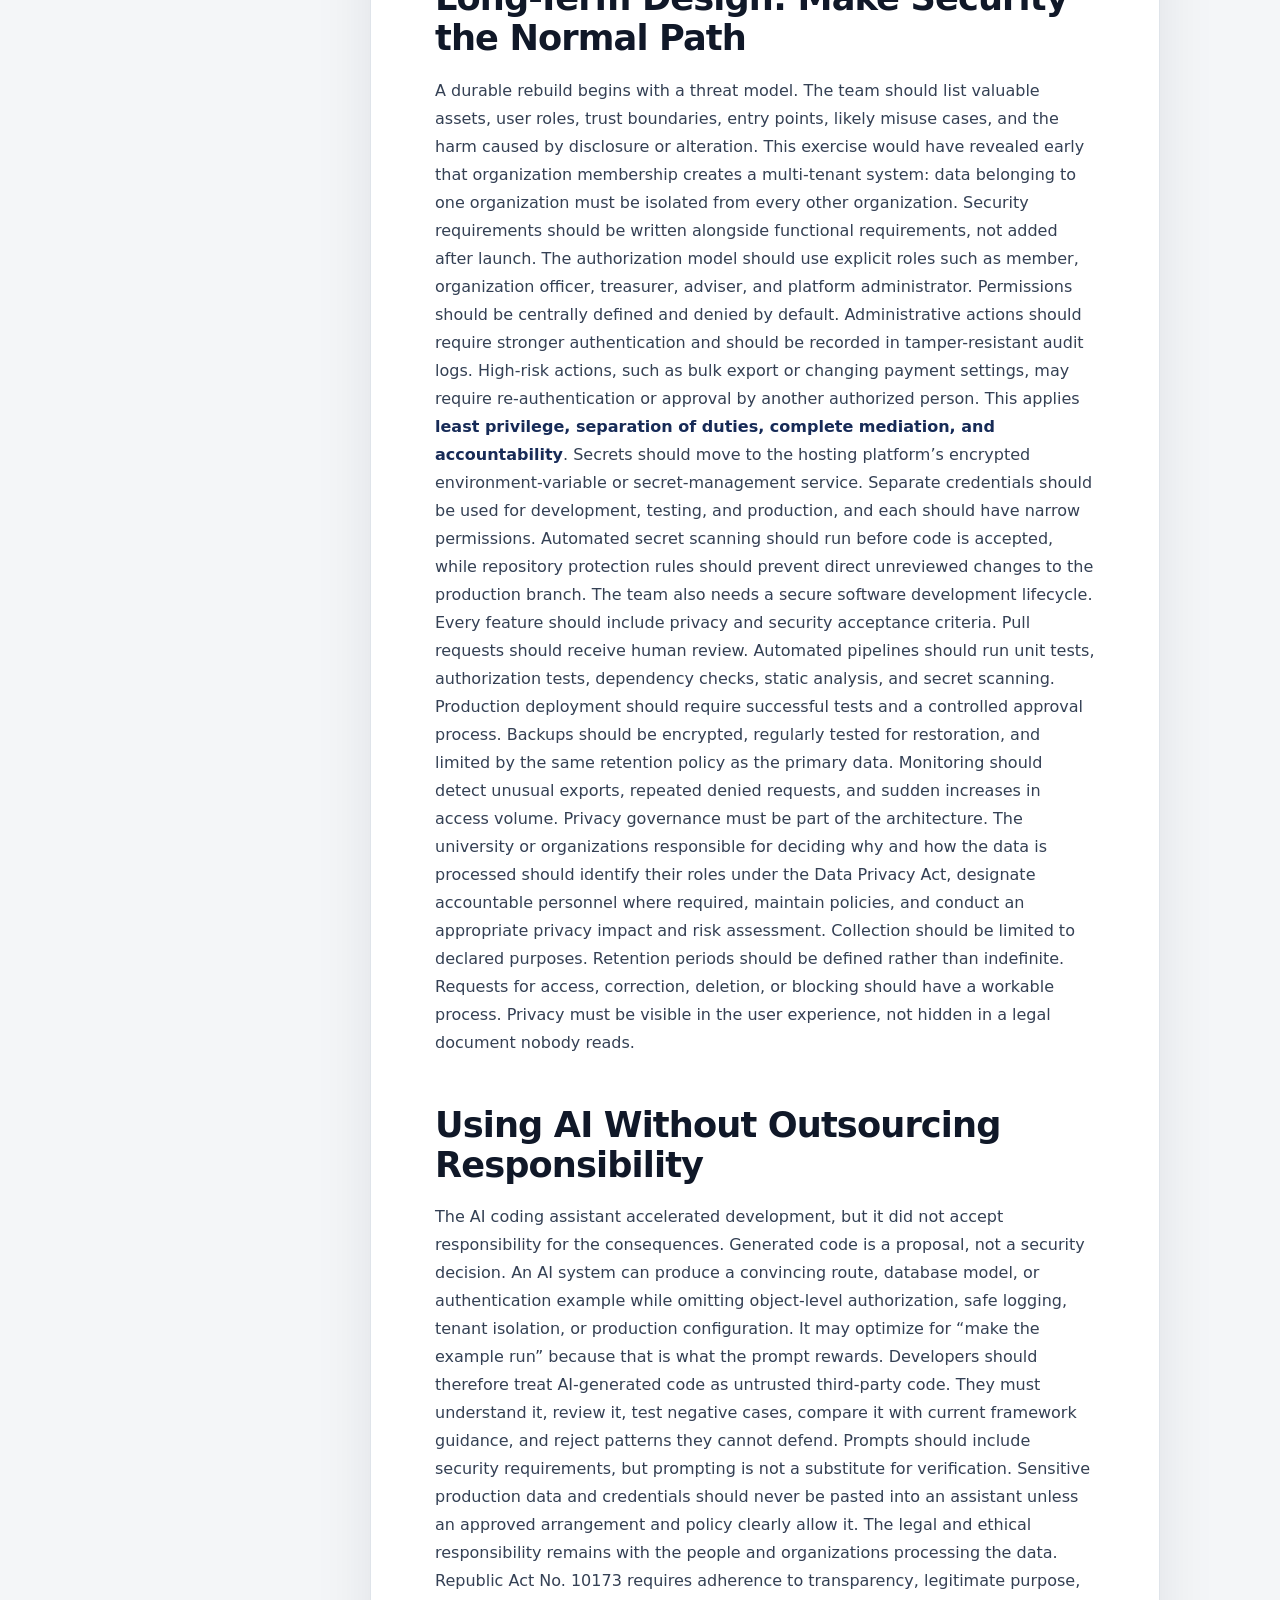
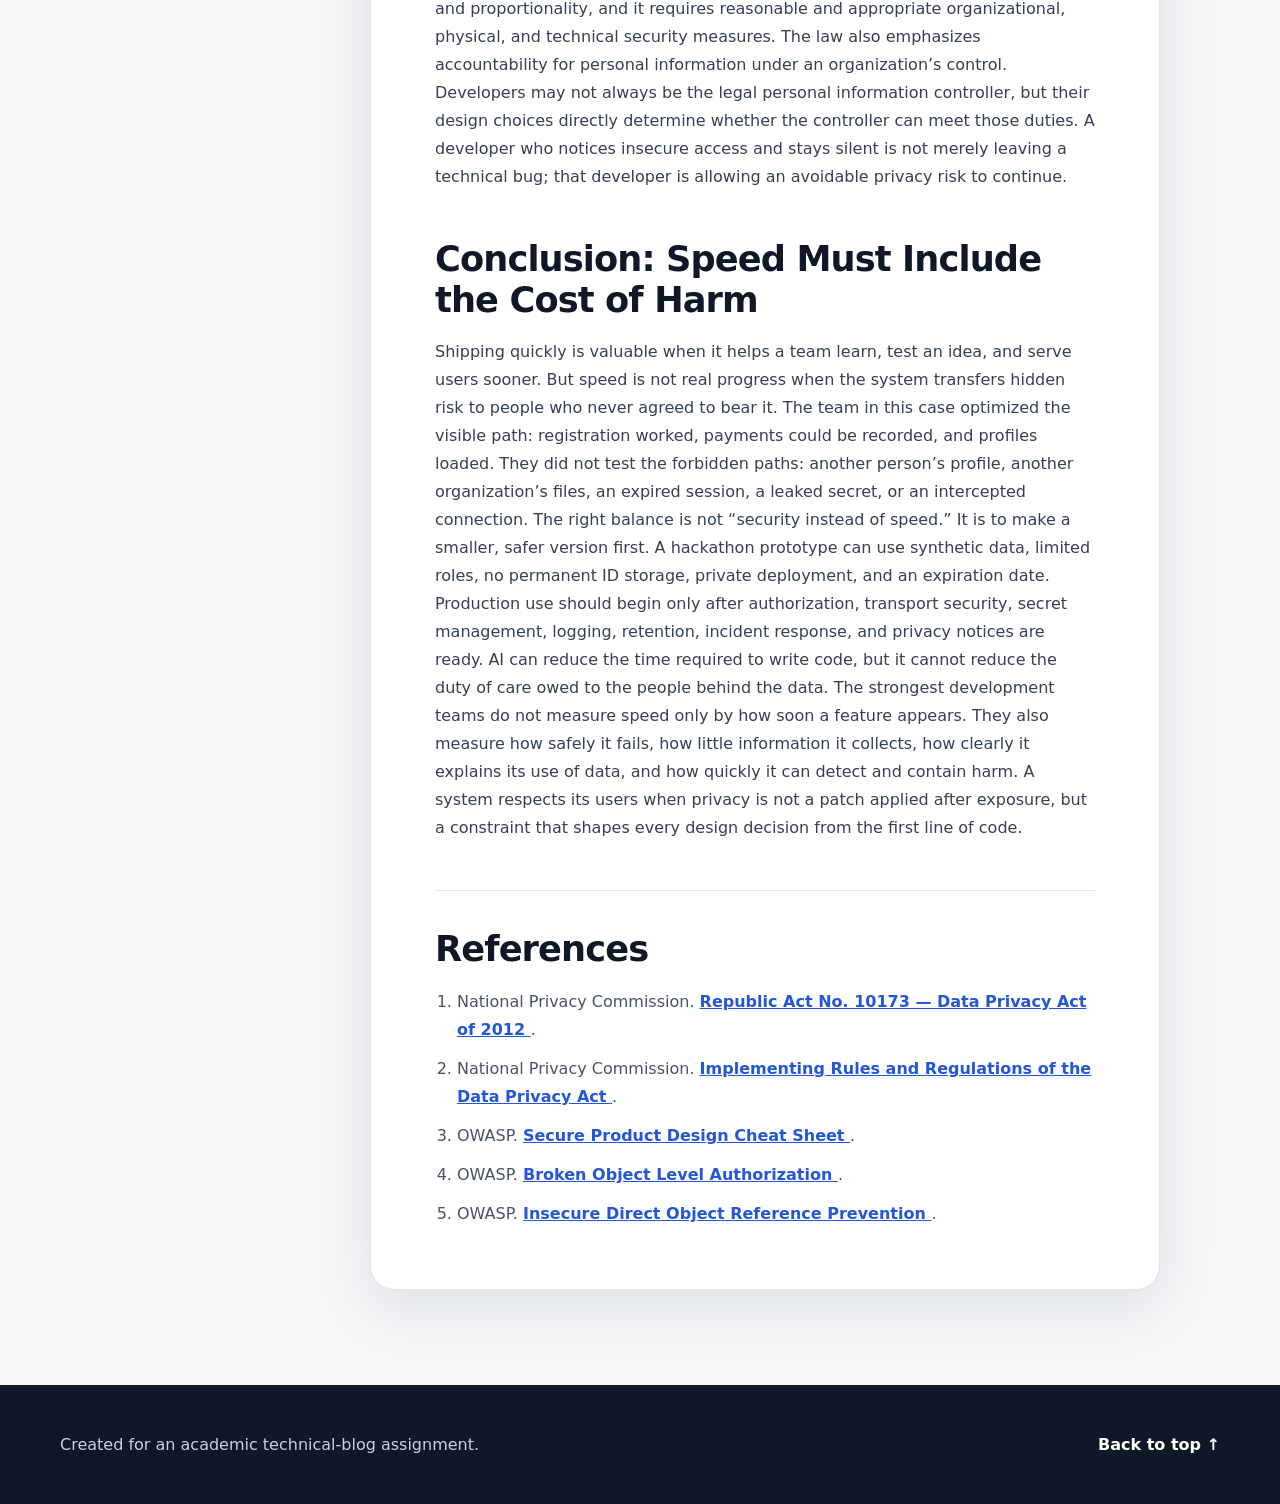
==== commit 5ad0ef74: "Update index.html" ====
--- a/index.html
+++ b/index.html
@@ -29,7 +29,7 @@
         <div class="byline">
           <span>By John Ryan Wong Paler</span>
           <span>July 30, 2026</span>
-          <span>2,123 words</span>
+          
         </div>
       </div>
     </section>
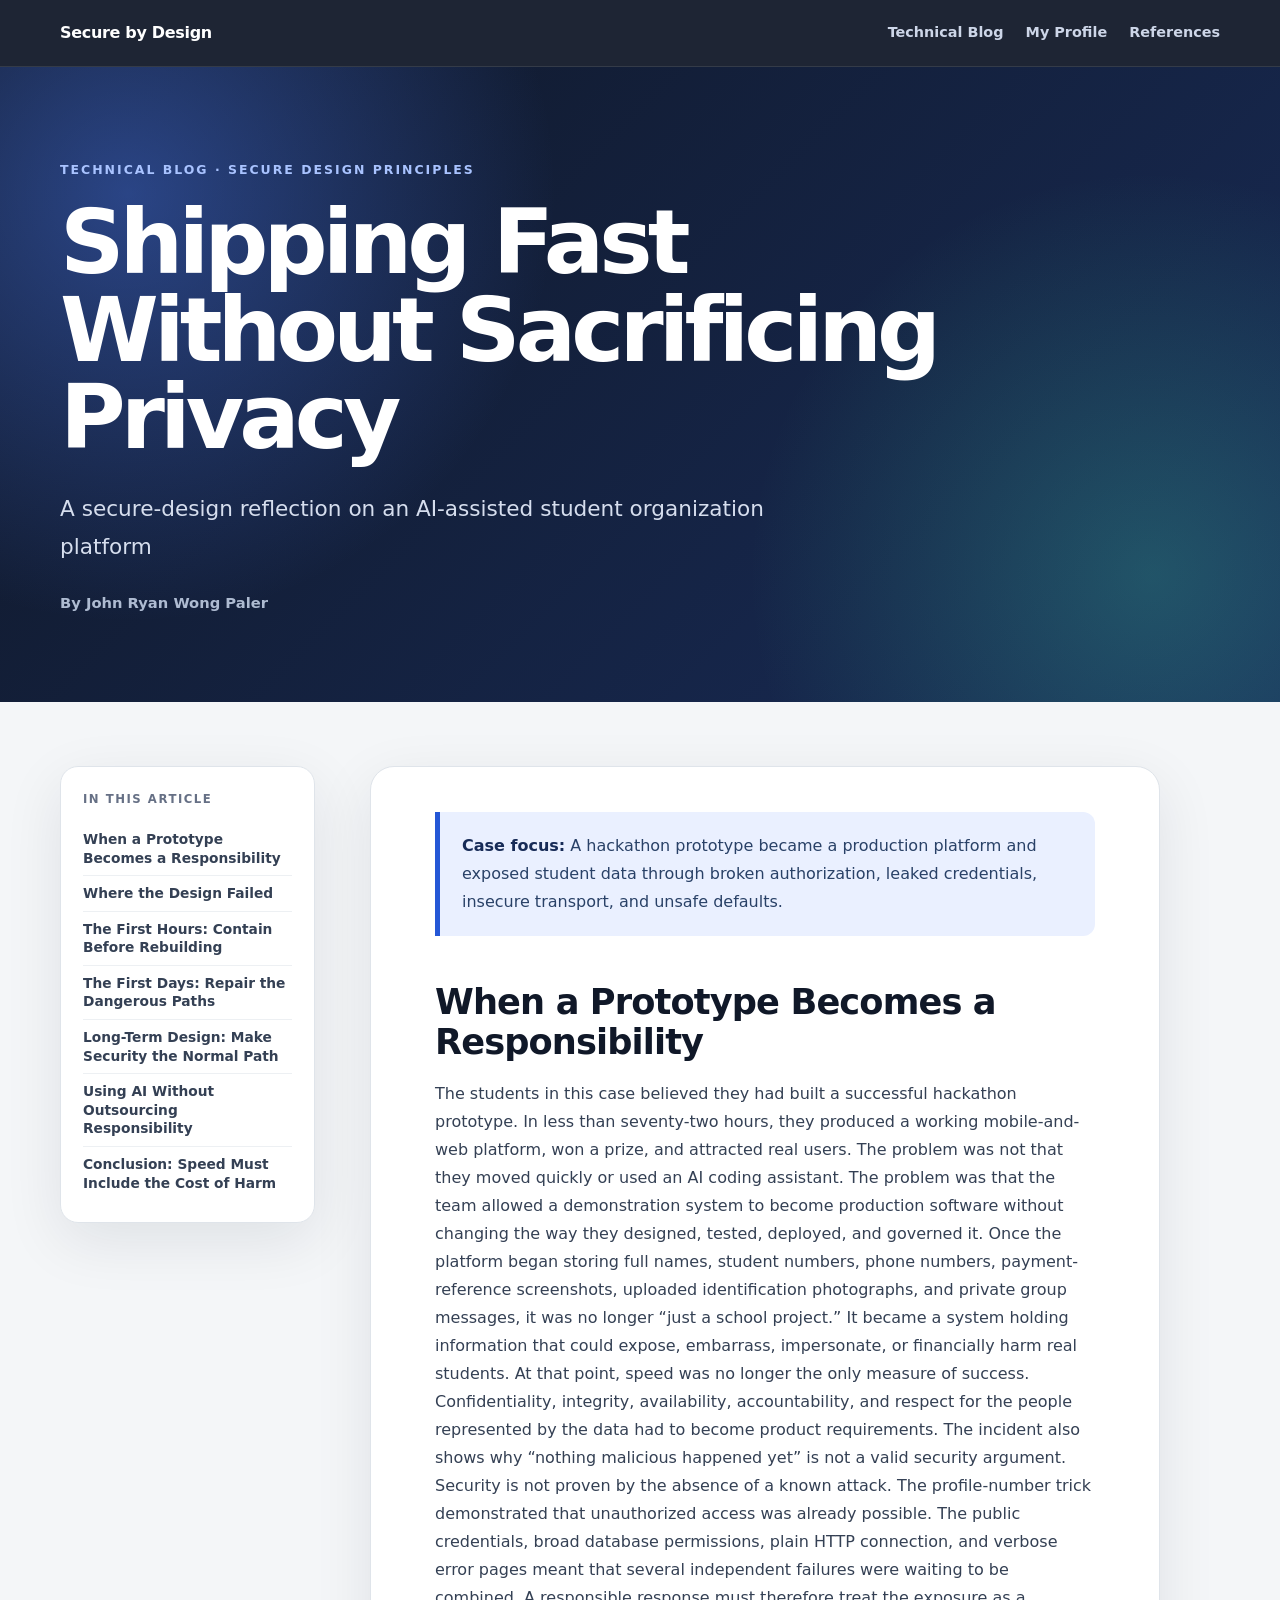
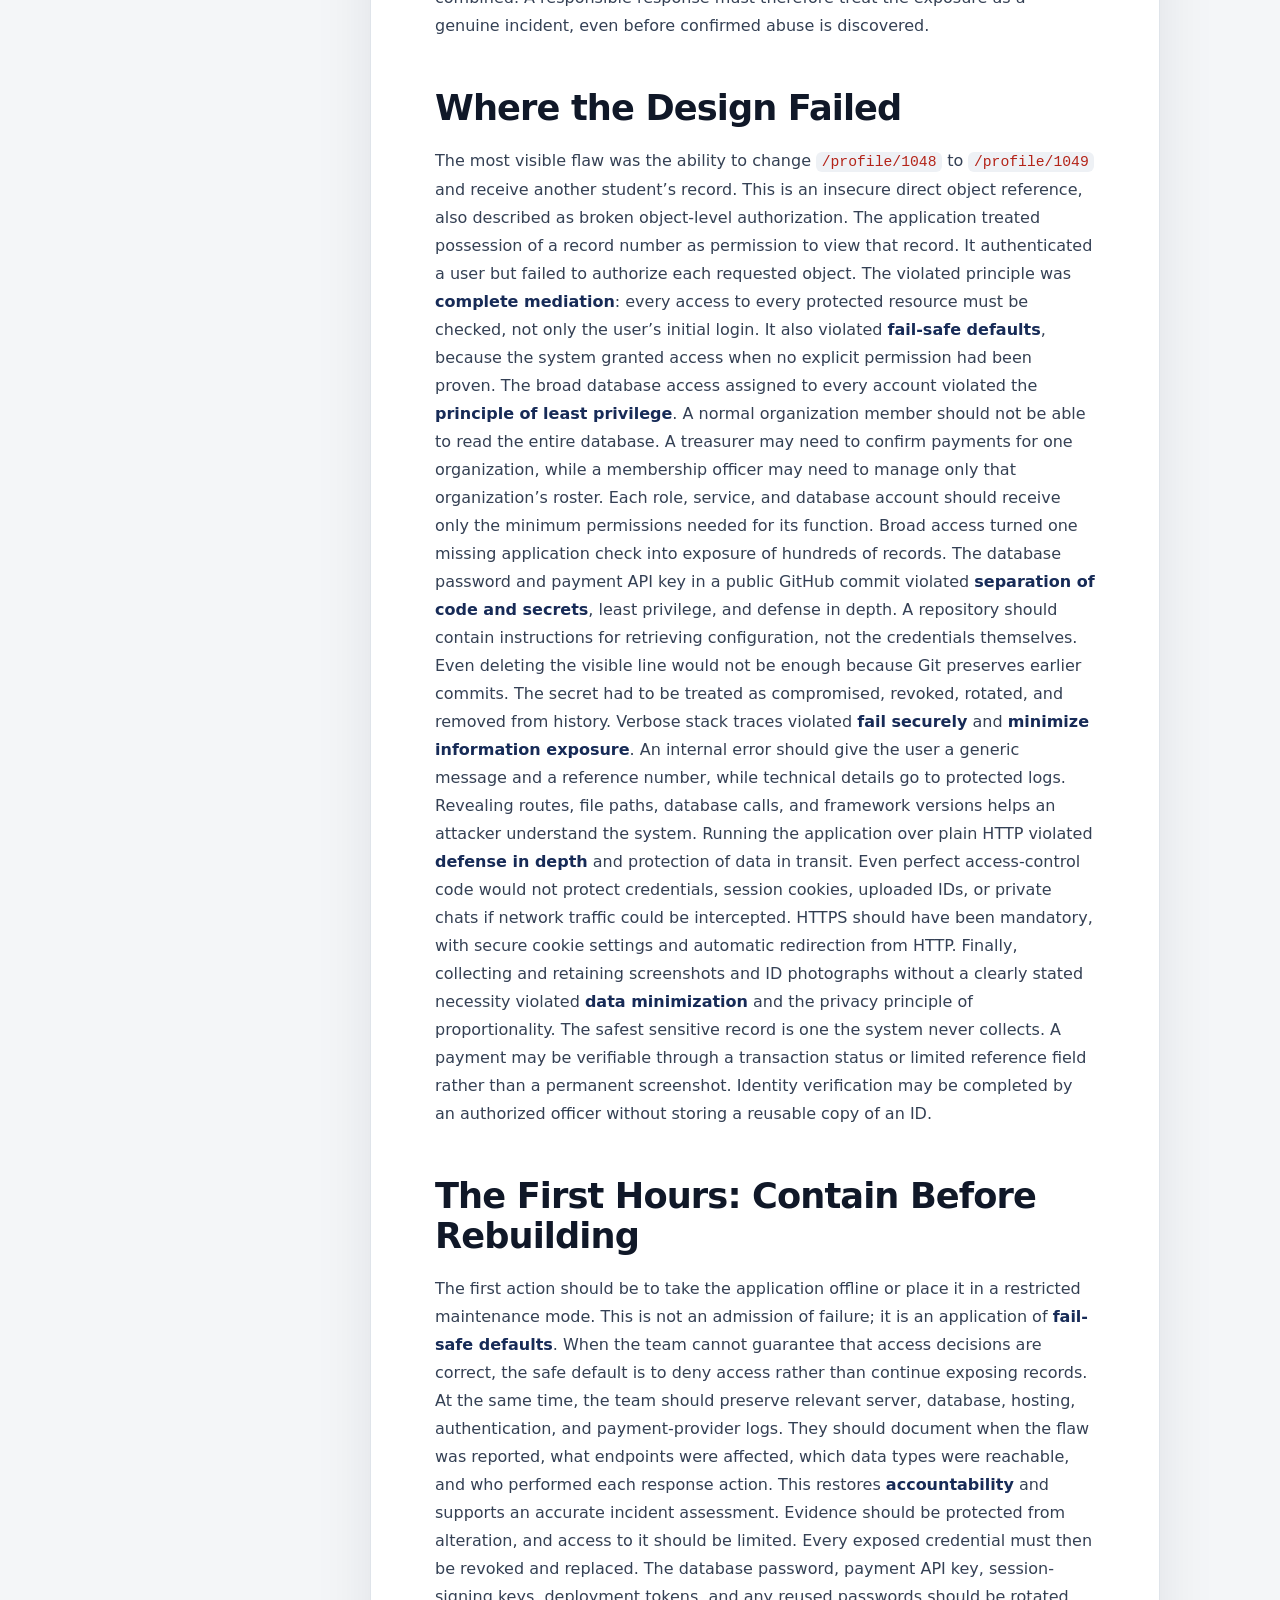
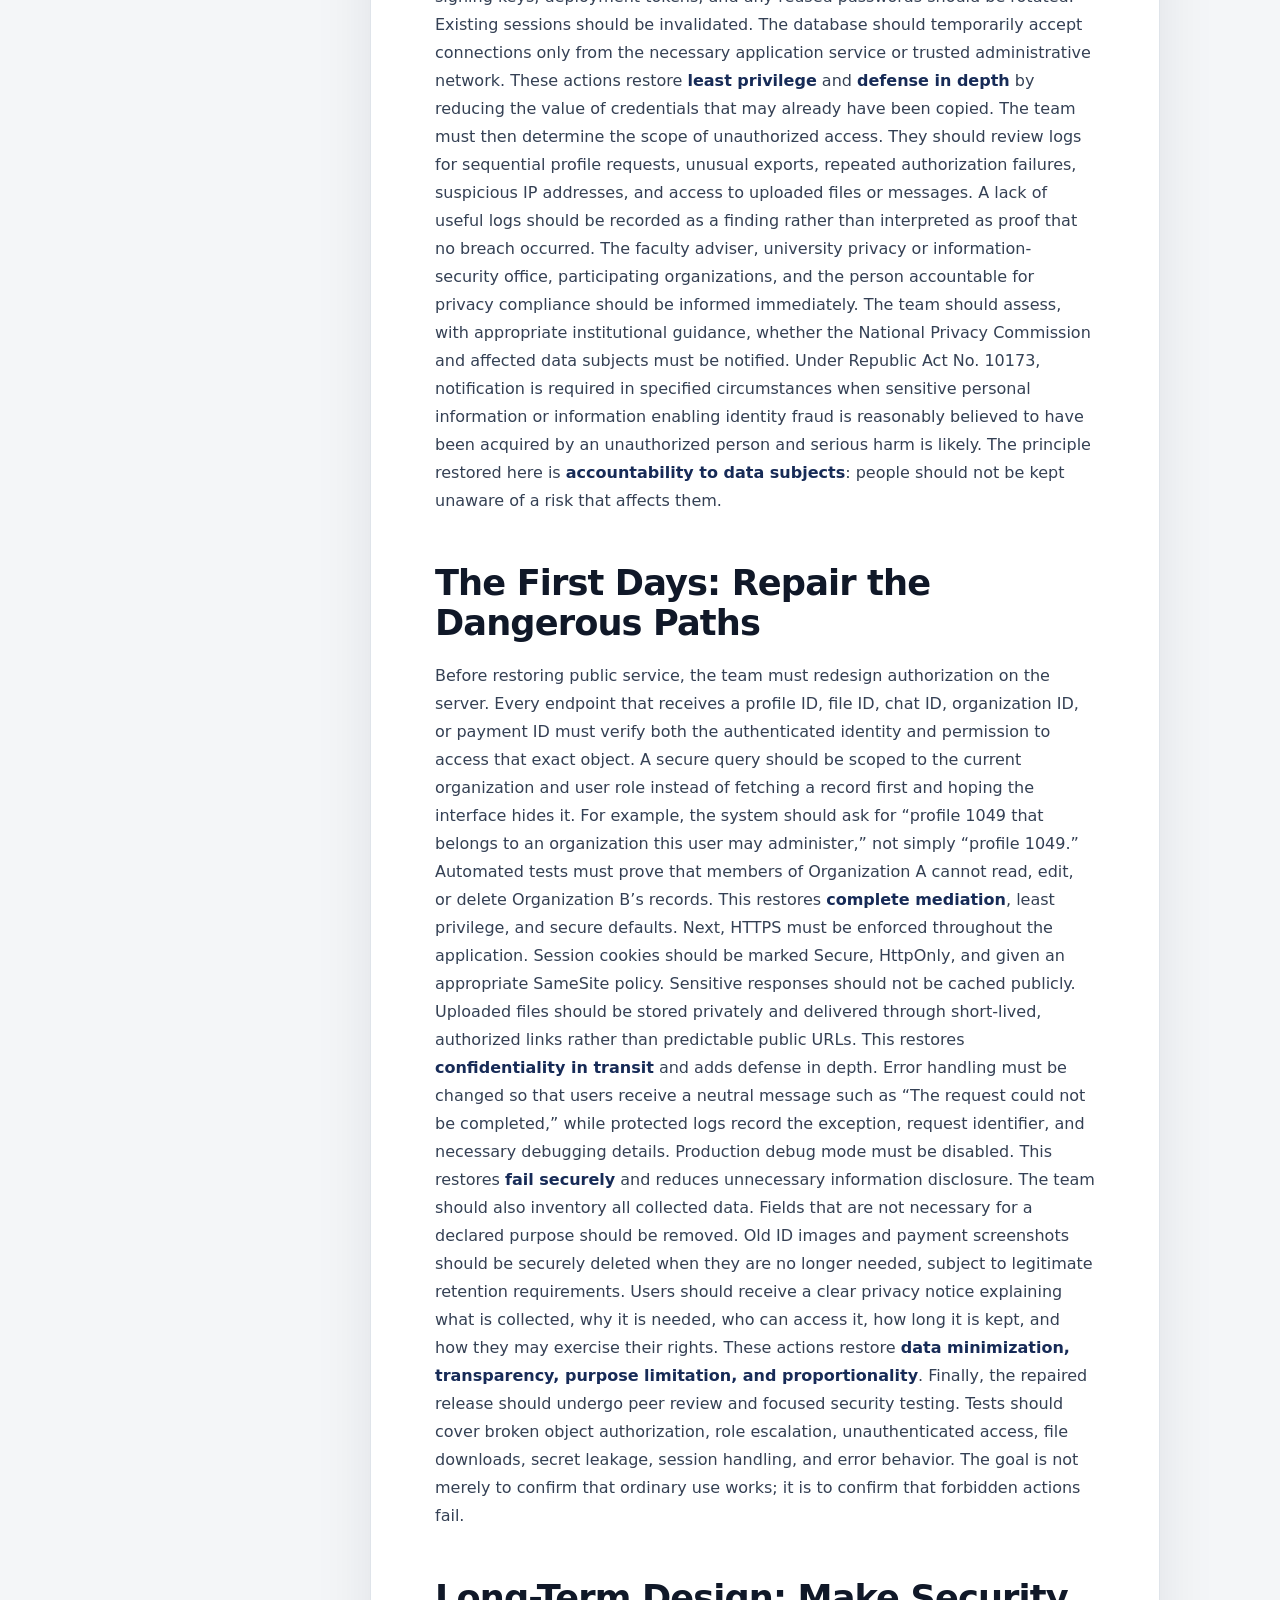
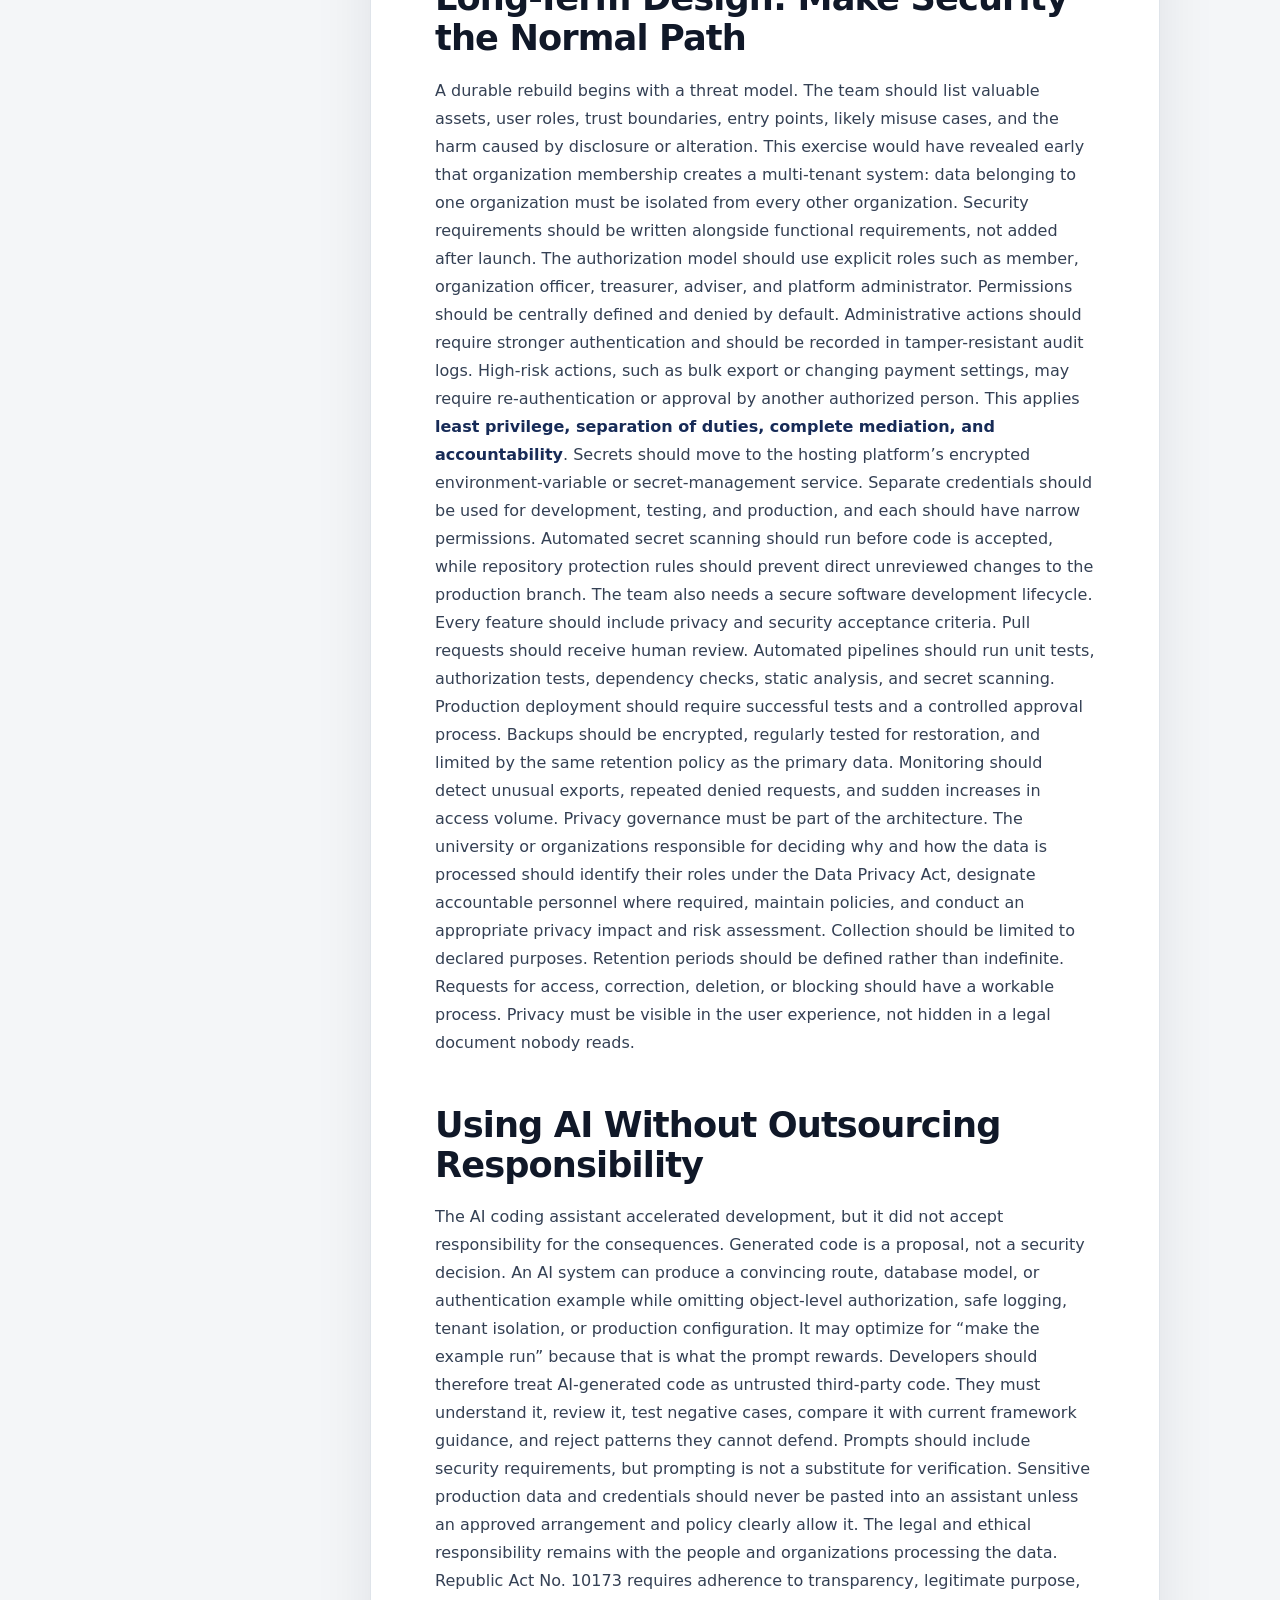
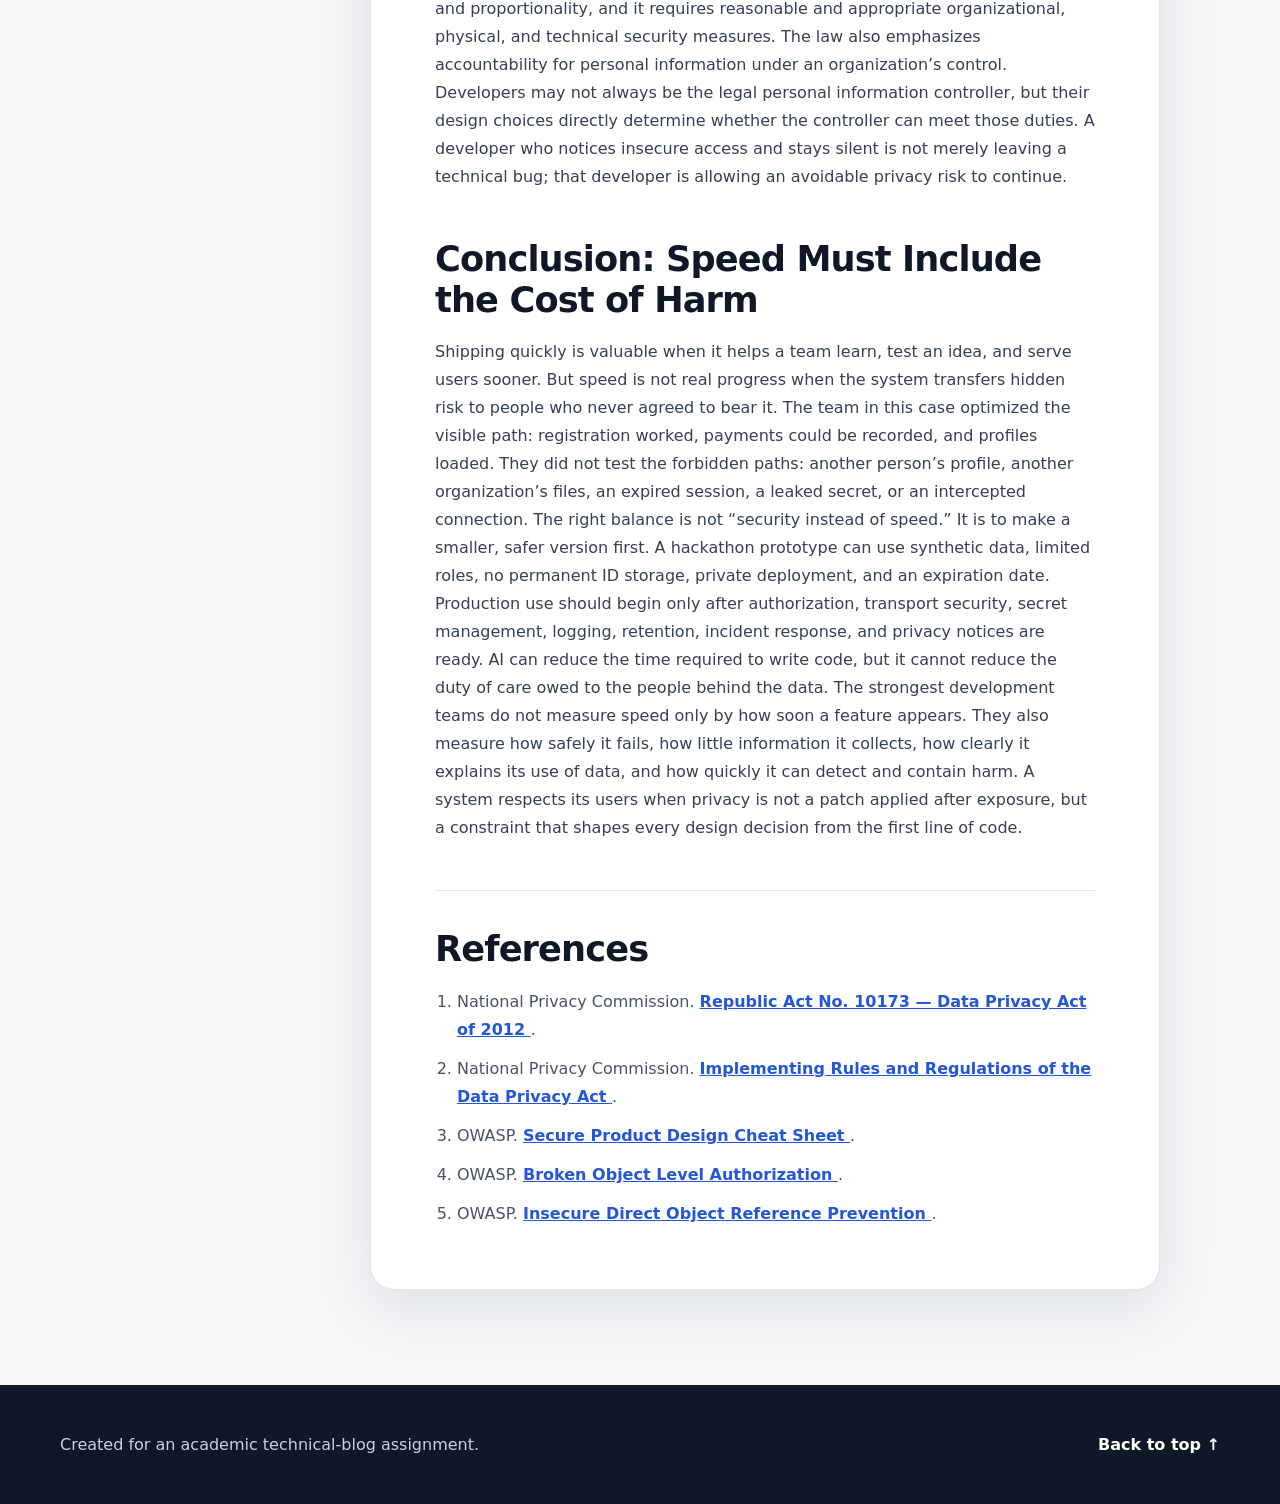
==== commit aea9f6a4: "Update index.html" ====
--- a/index.html
+++ b/index.html
@@ -28,7 +28,7 @@
         <p class="subtitle">A secure-design reflection on an AI-assisted student organization platform</p>
         <div class="byline">
           <span>By John Ryan Wong Paler</span>
-          <span>July 30, 2026</span>
+          
           
         </div>
       </div>
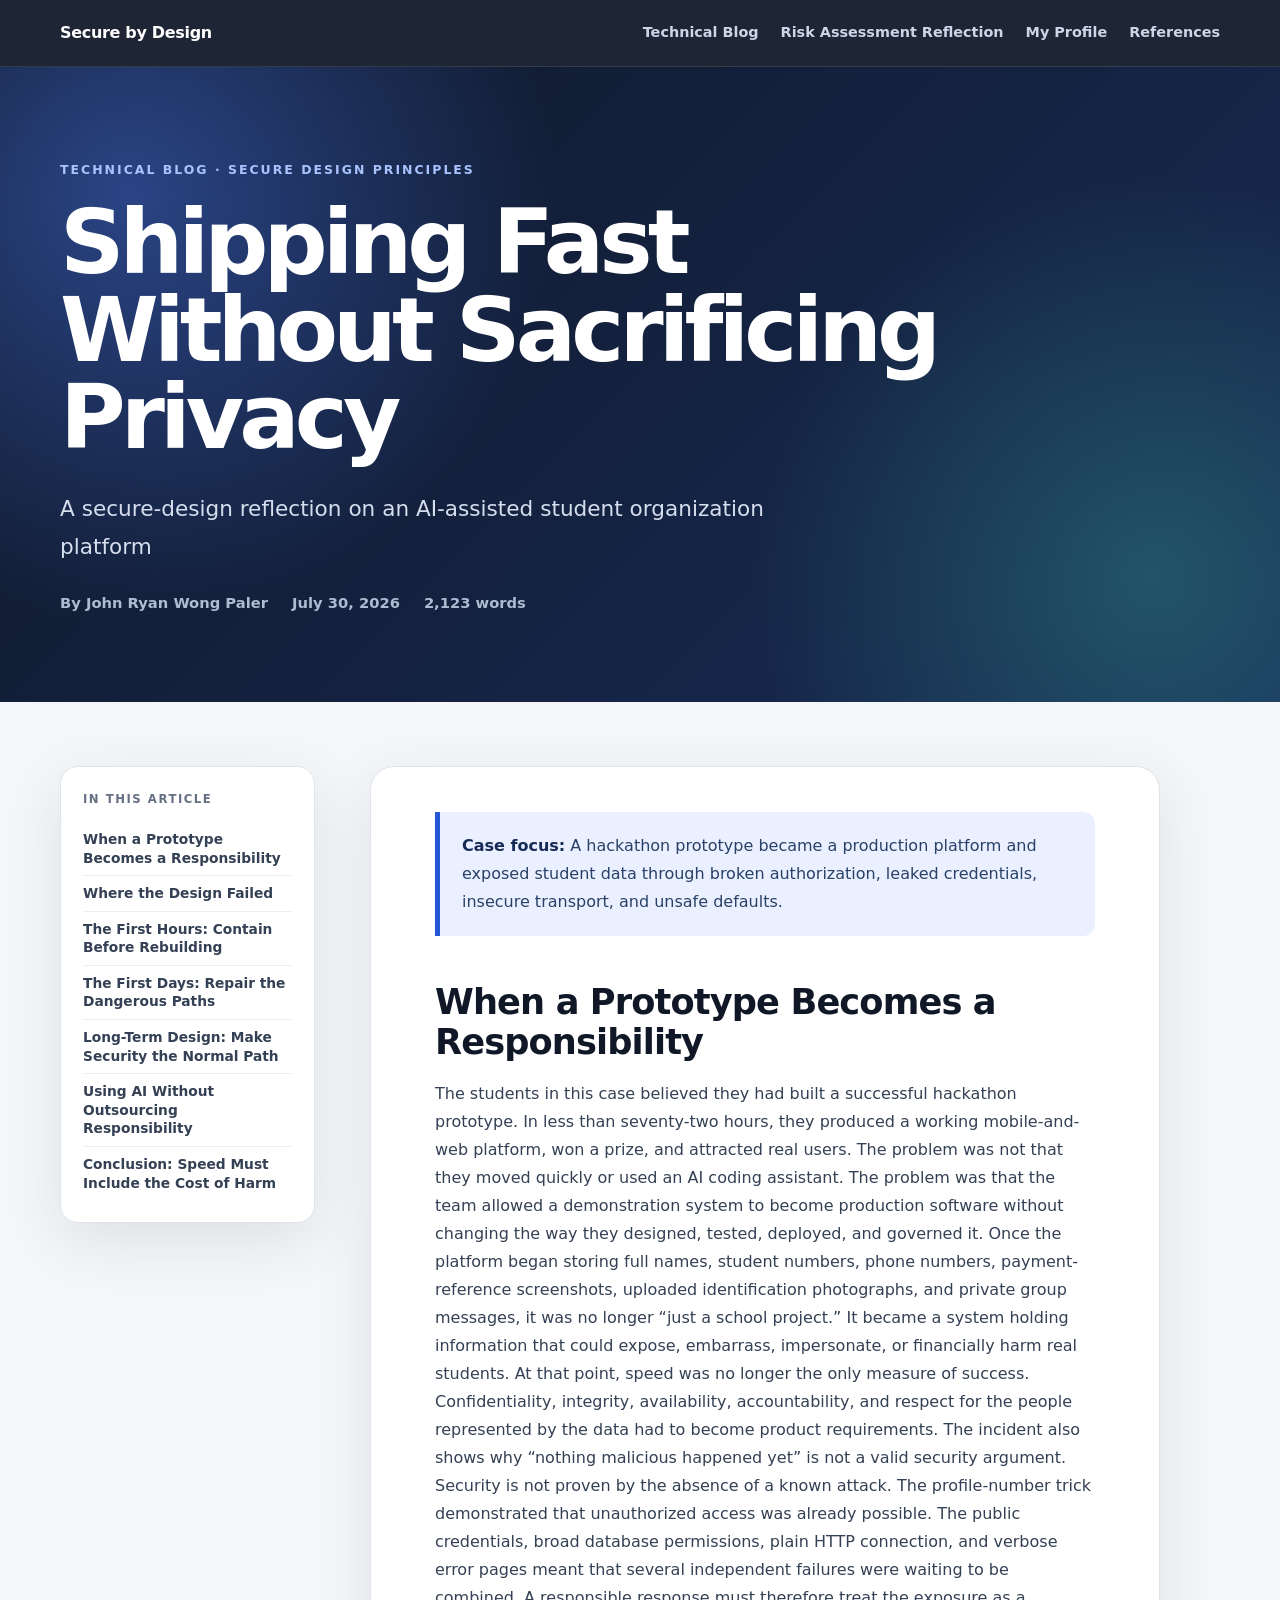
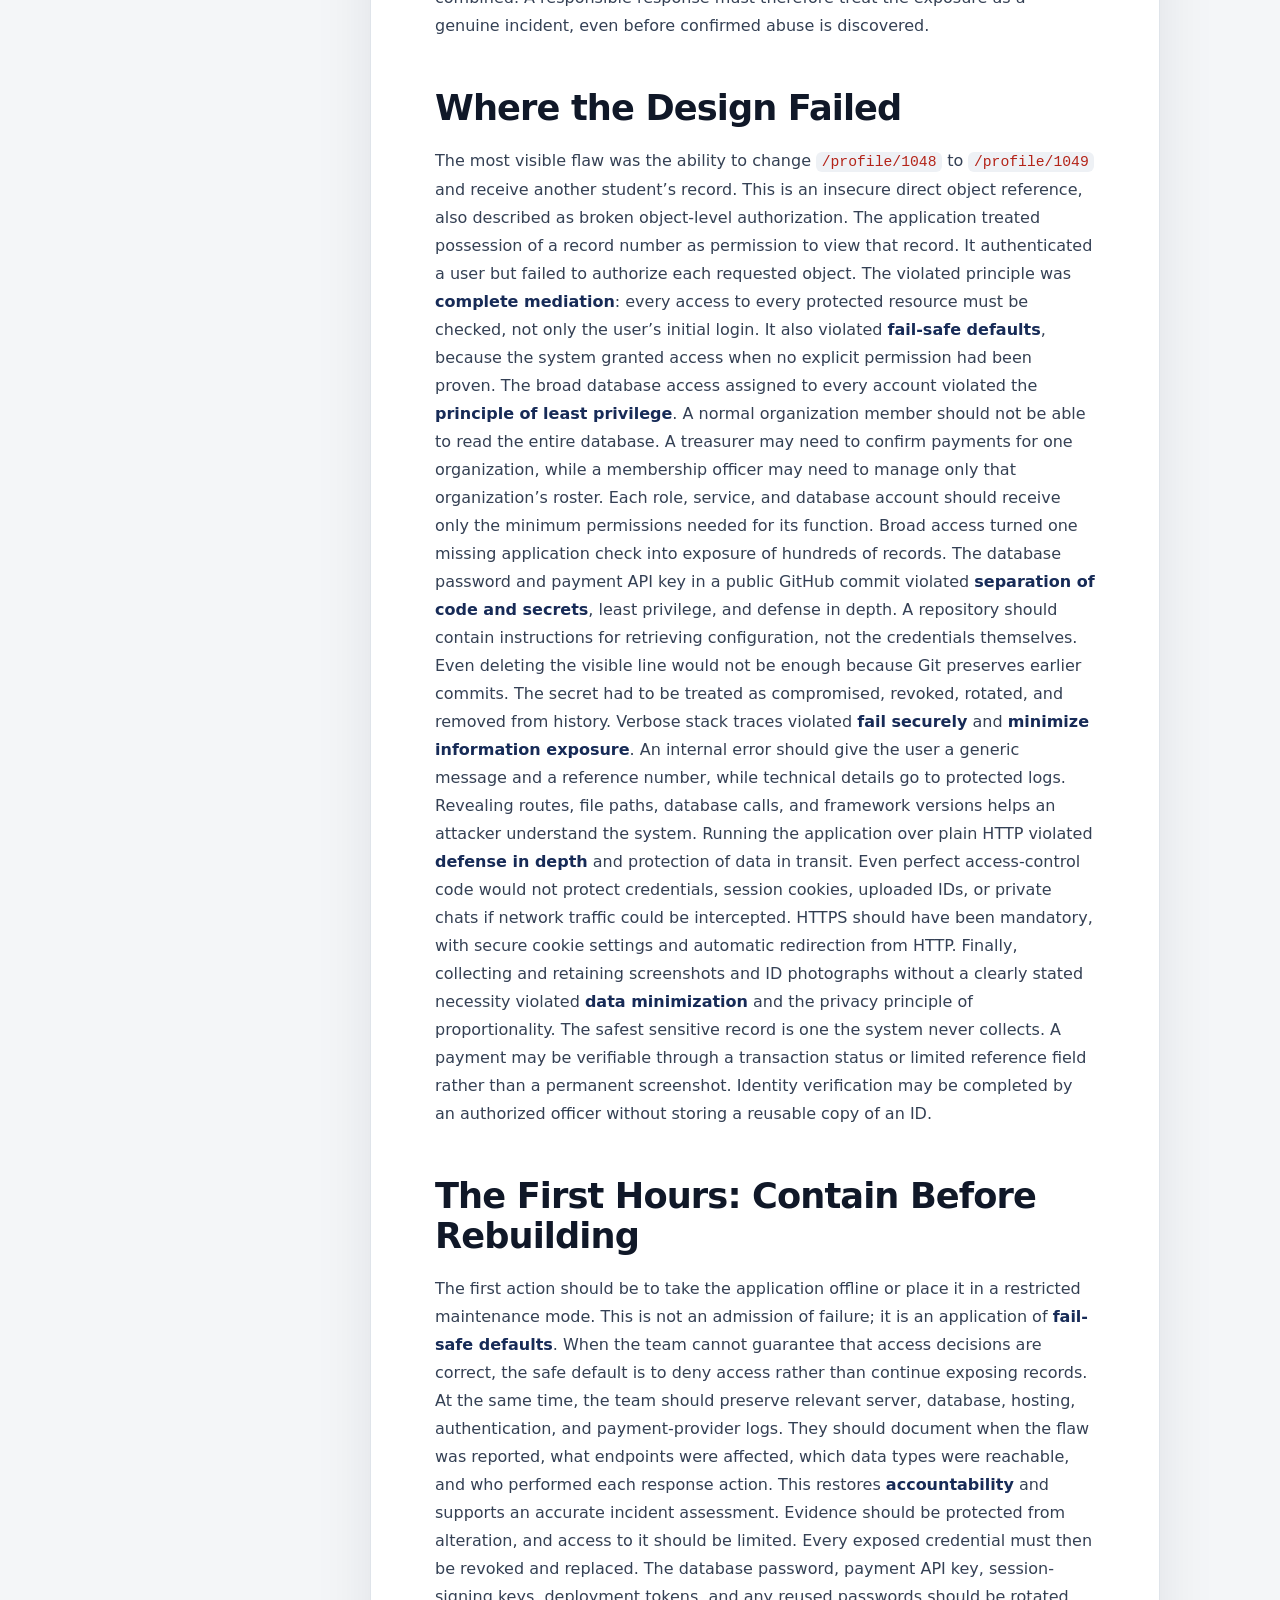
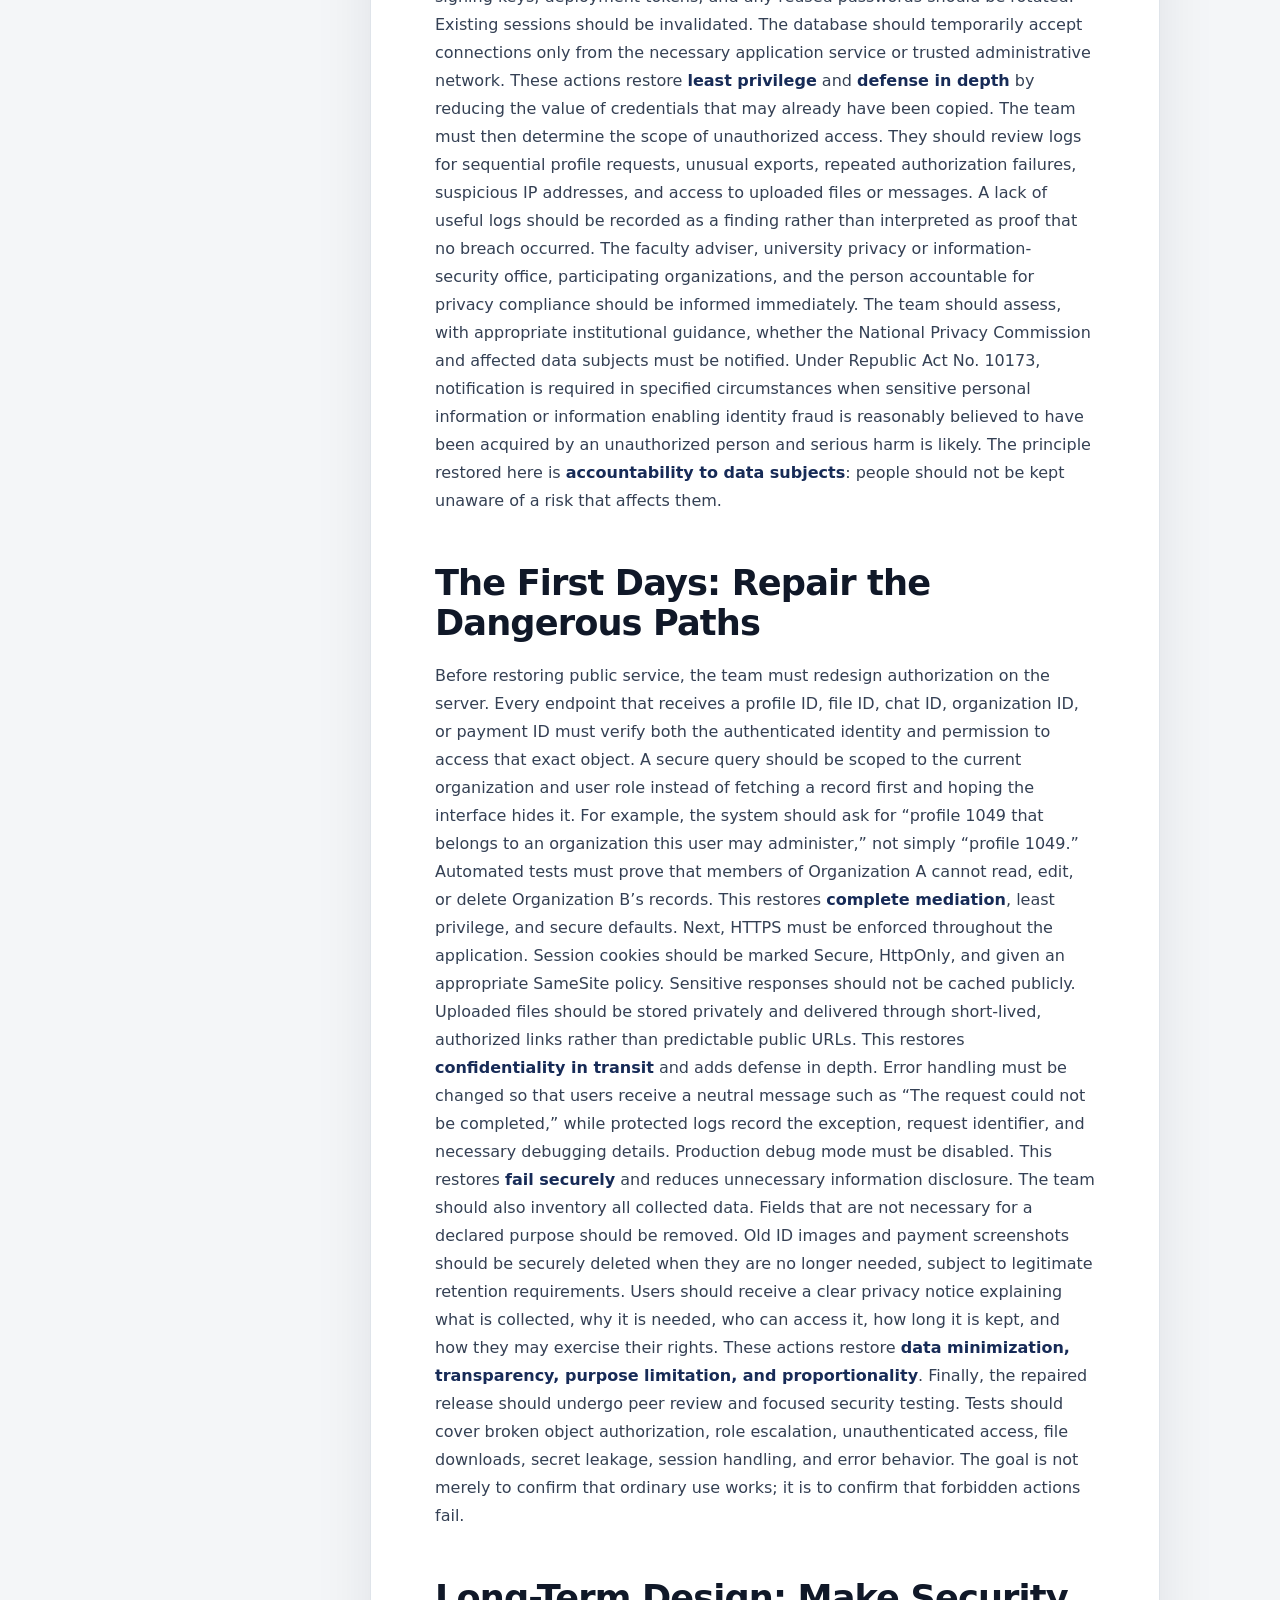
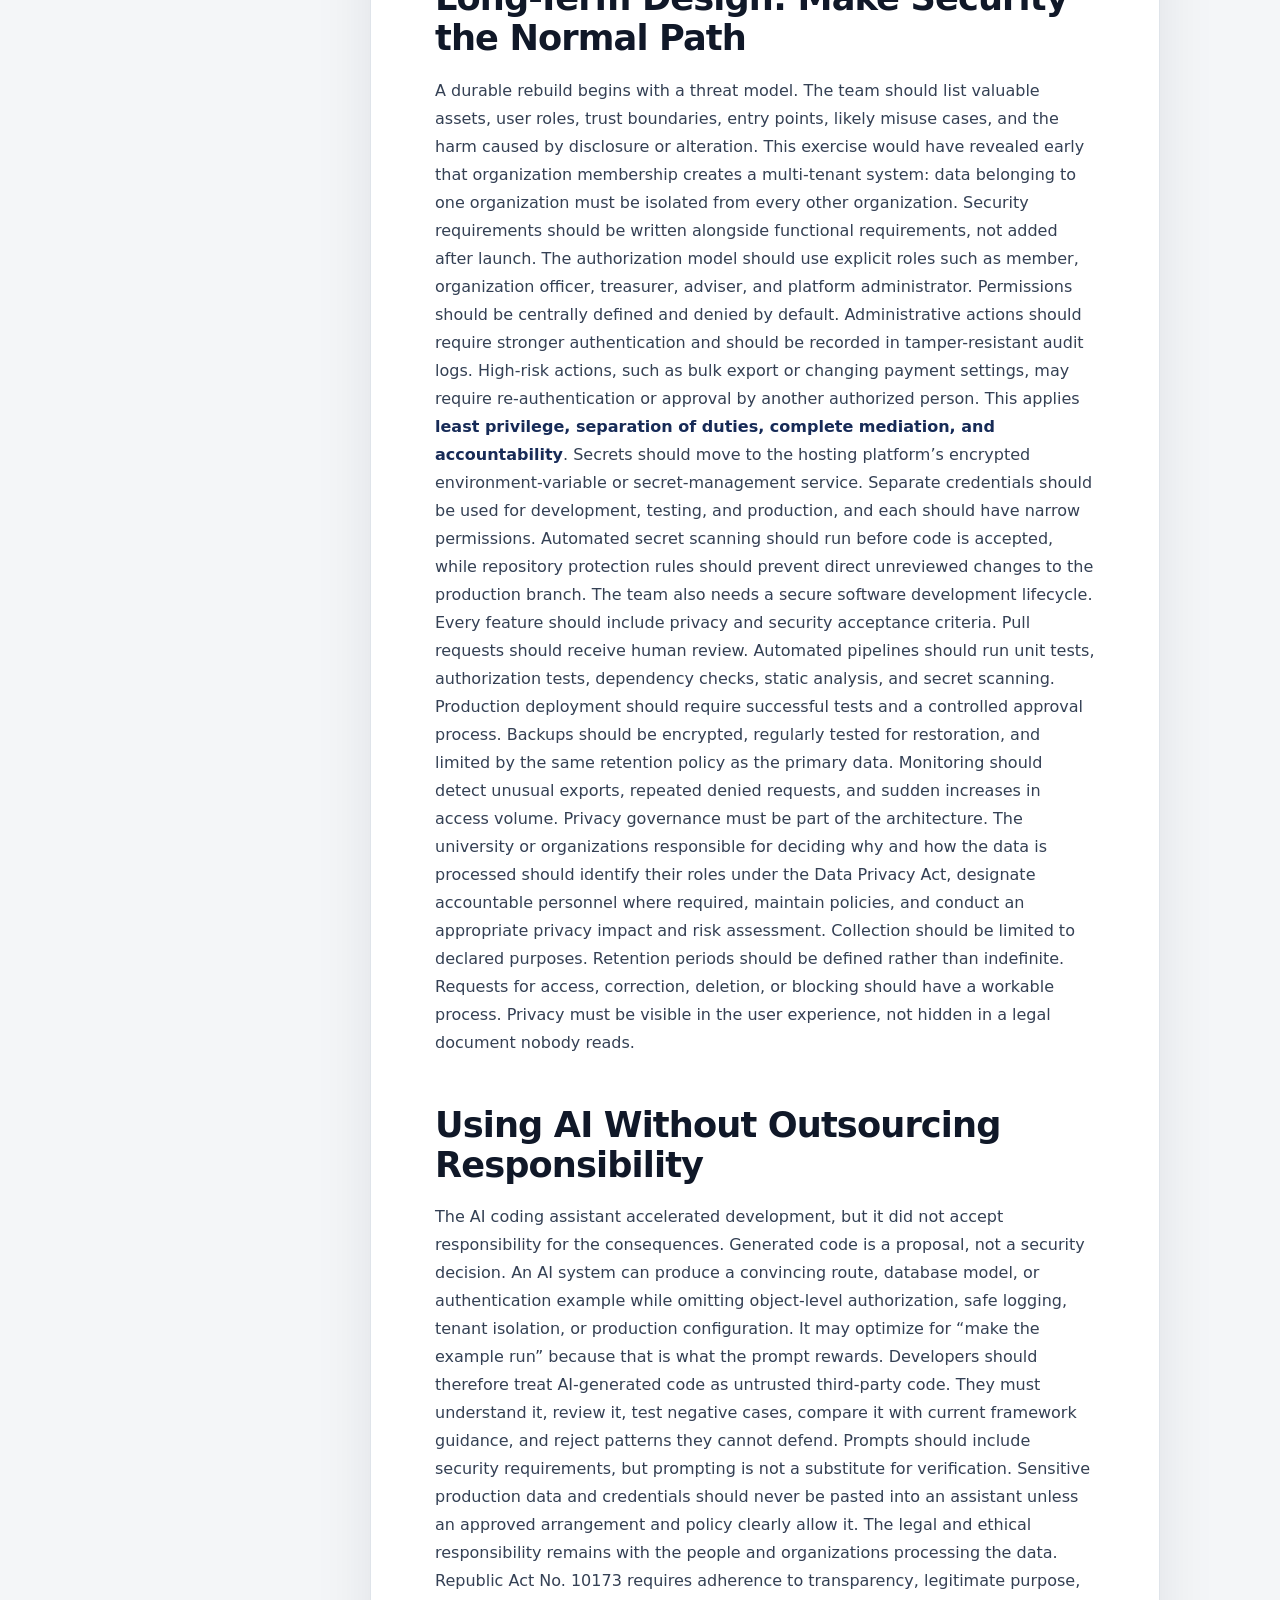
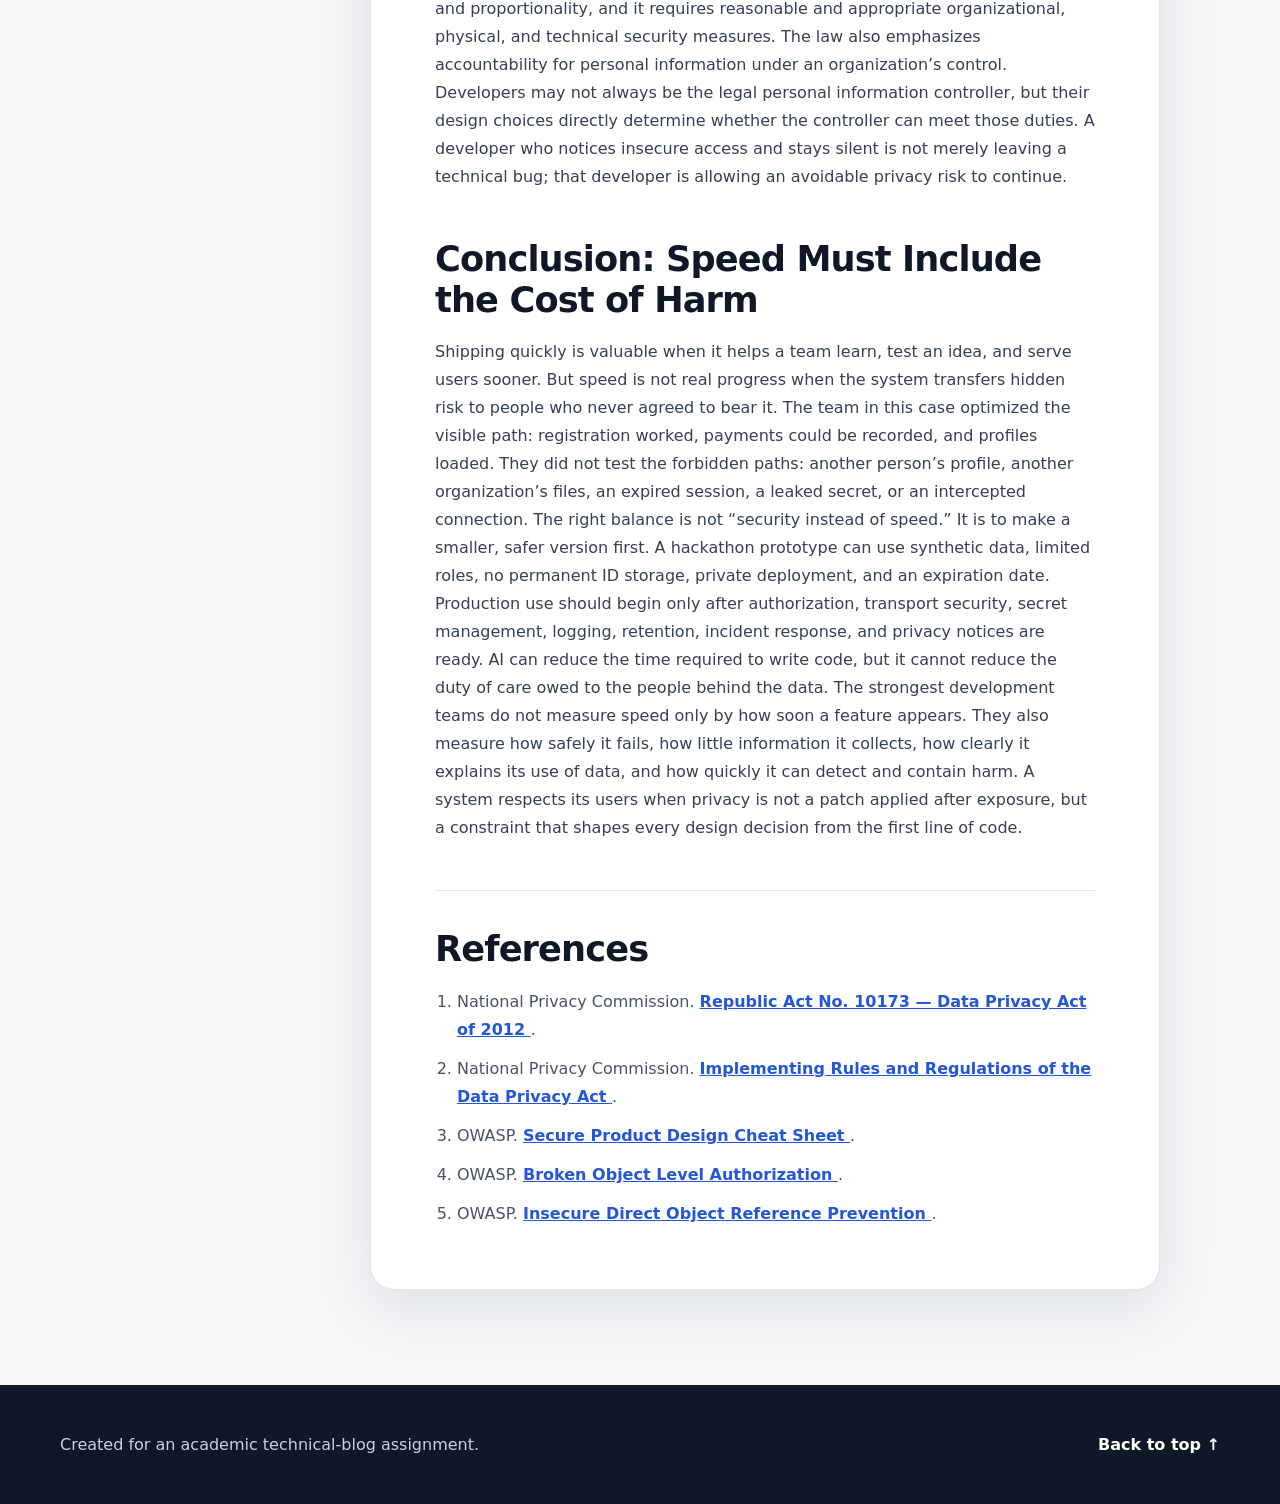
==== commit f94a49a0: "Add risk assessment reflection blog Add risk assessment reflection blog" ====
--- a/index.html
+++ b/index.html
@@ -14,6 +14,7 @@
 
       <nav class="main-nav" aria-label="Main navigation">
         <a href="index.html">Technical Blog</a>
+        <a href="risk-assessment.html">Risk Assessment Reflection</a>
         <a href="profile.html">My Profile</a>
         <a href="#references">References</a>
       </nav>
@@ -28,8 +29,8 @@
         <p class="subtitle">A secure-design reflection on an AI-assisted student organization platform</p>
         <div class="byline">
           <span>By John Ryan Wong Paler</span>
-          
-          
+          <span>July 30, 2026</span>
+          <span>2,123 words</span>
         </div>
       </div>
     </section>
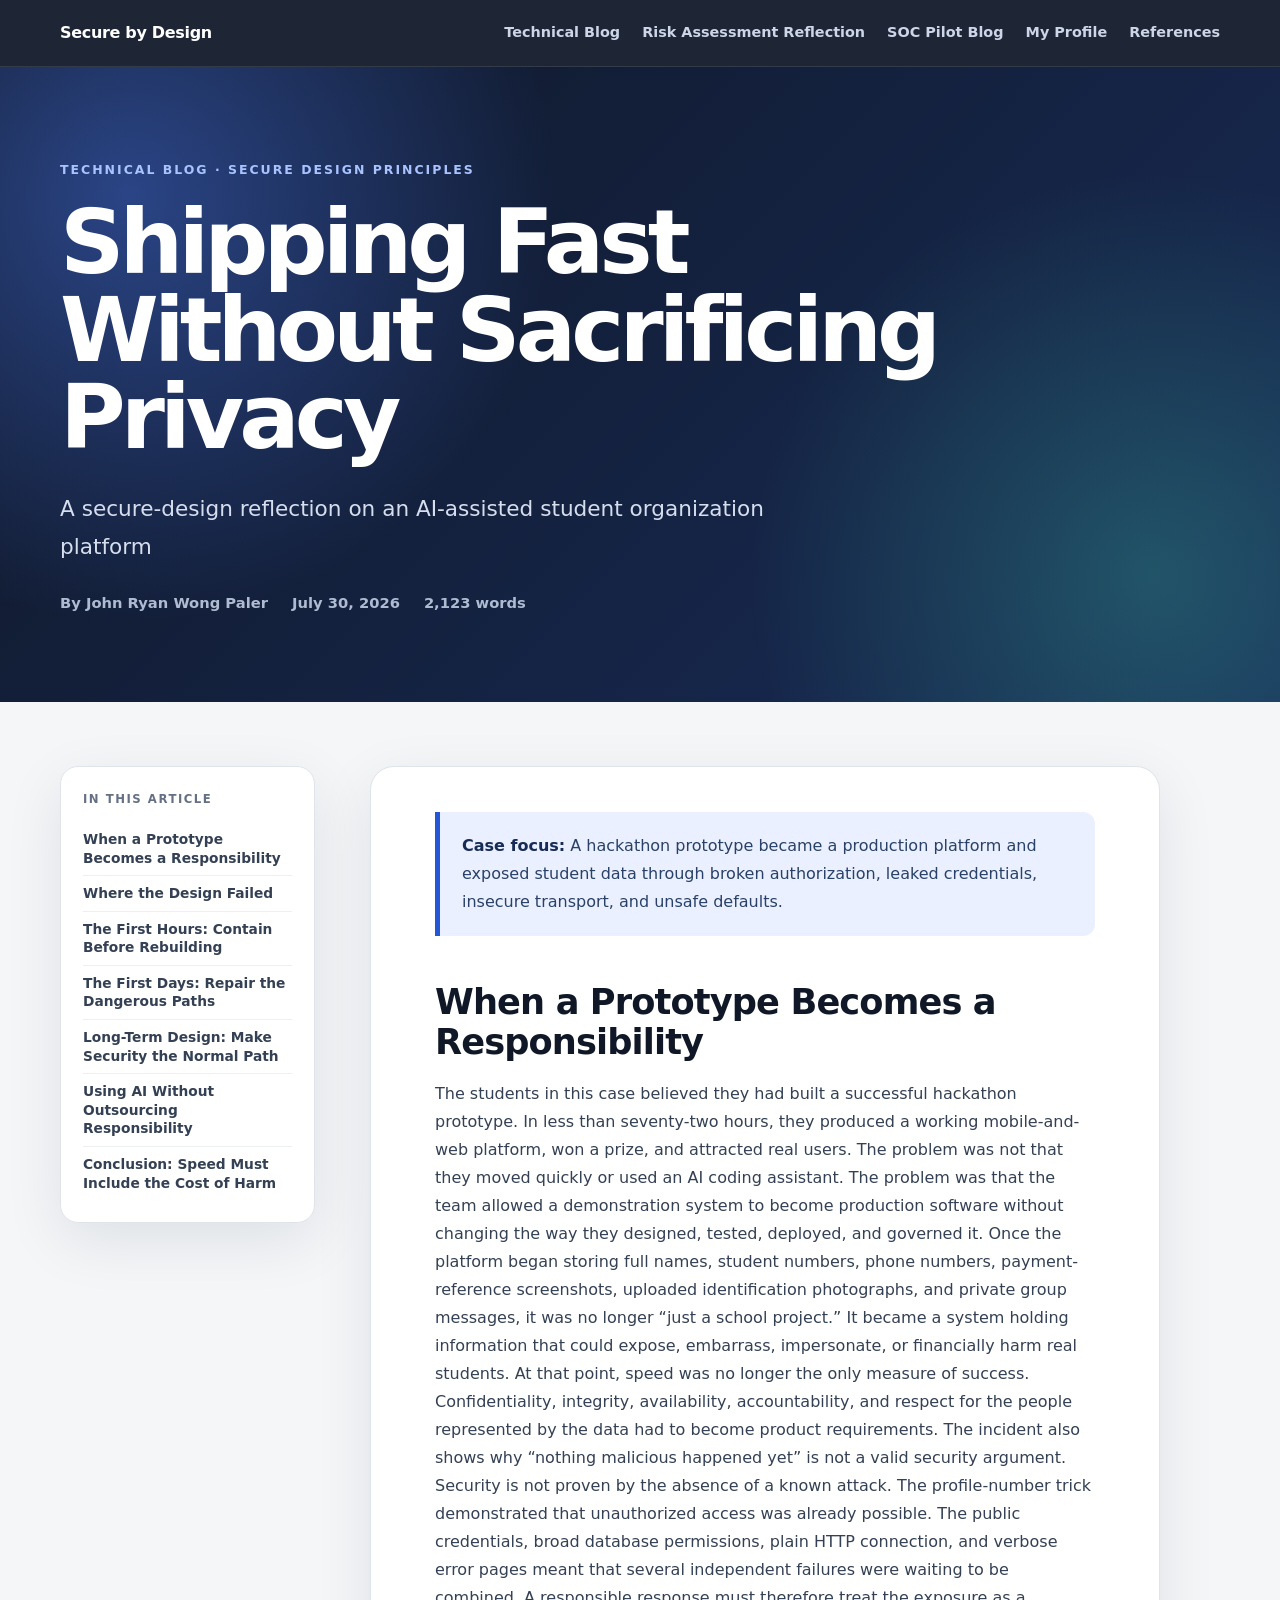
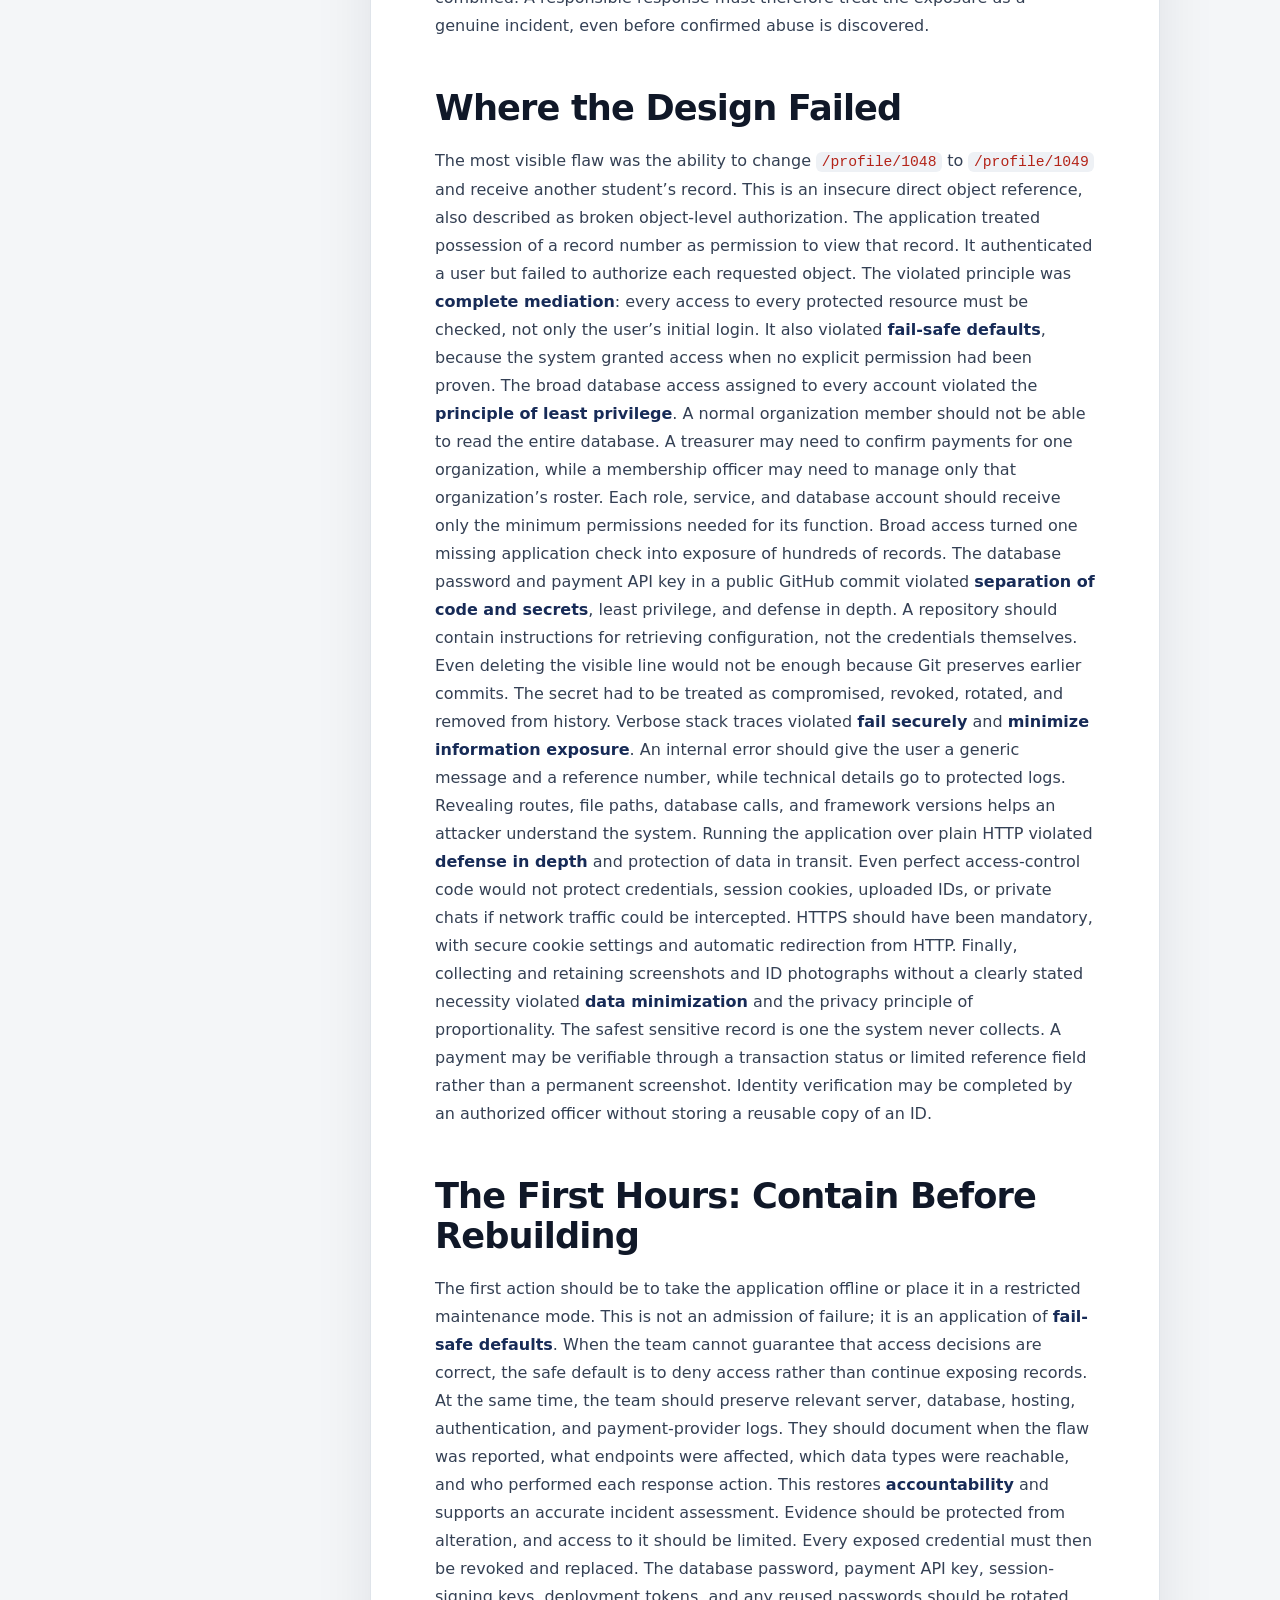
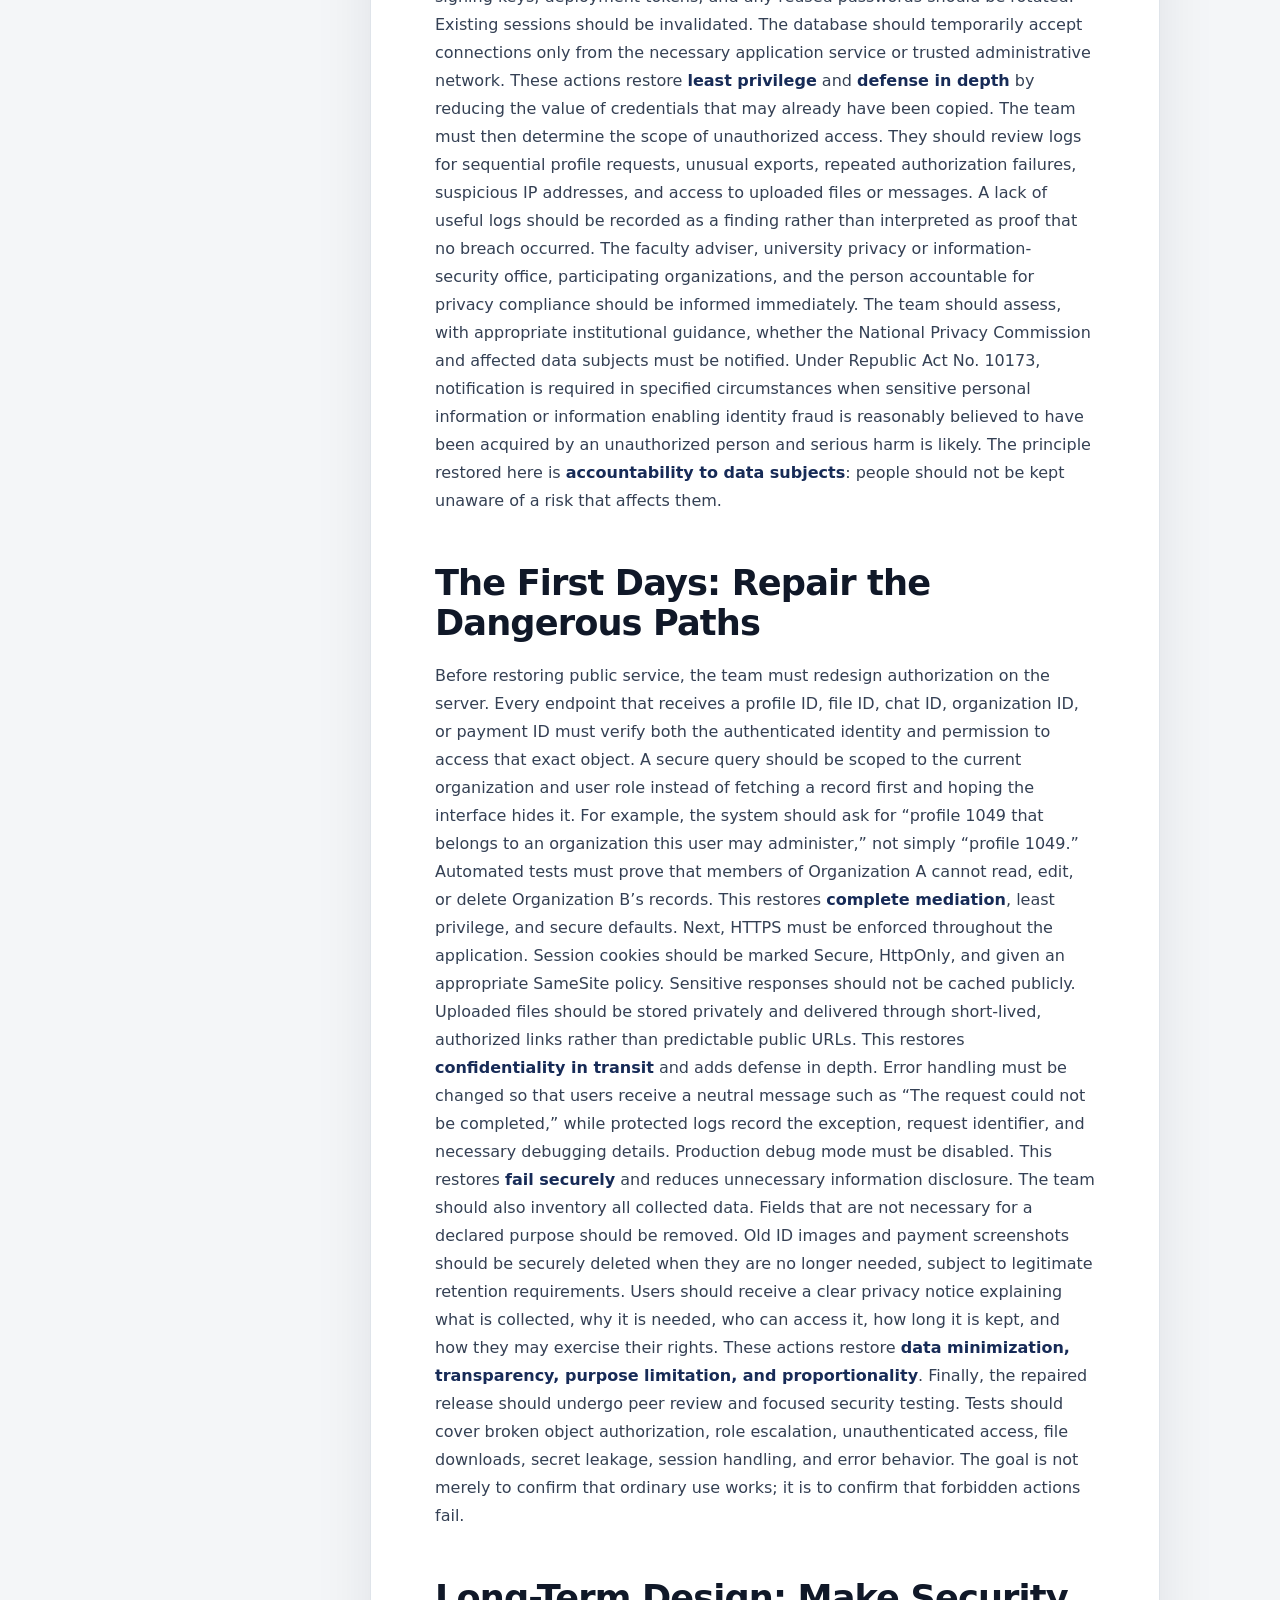
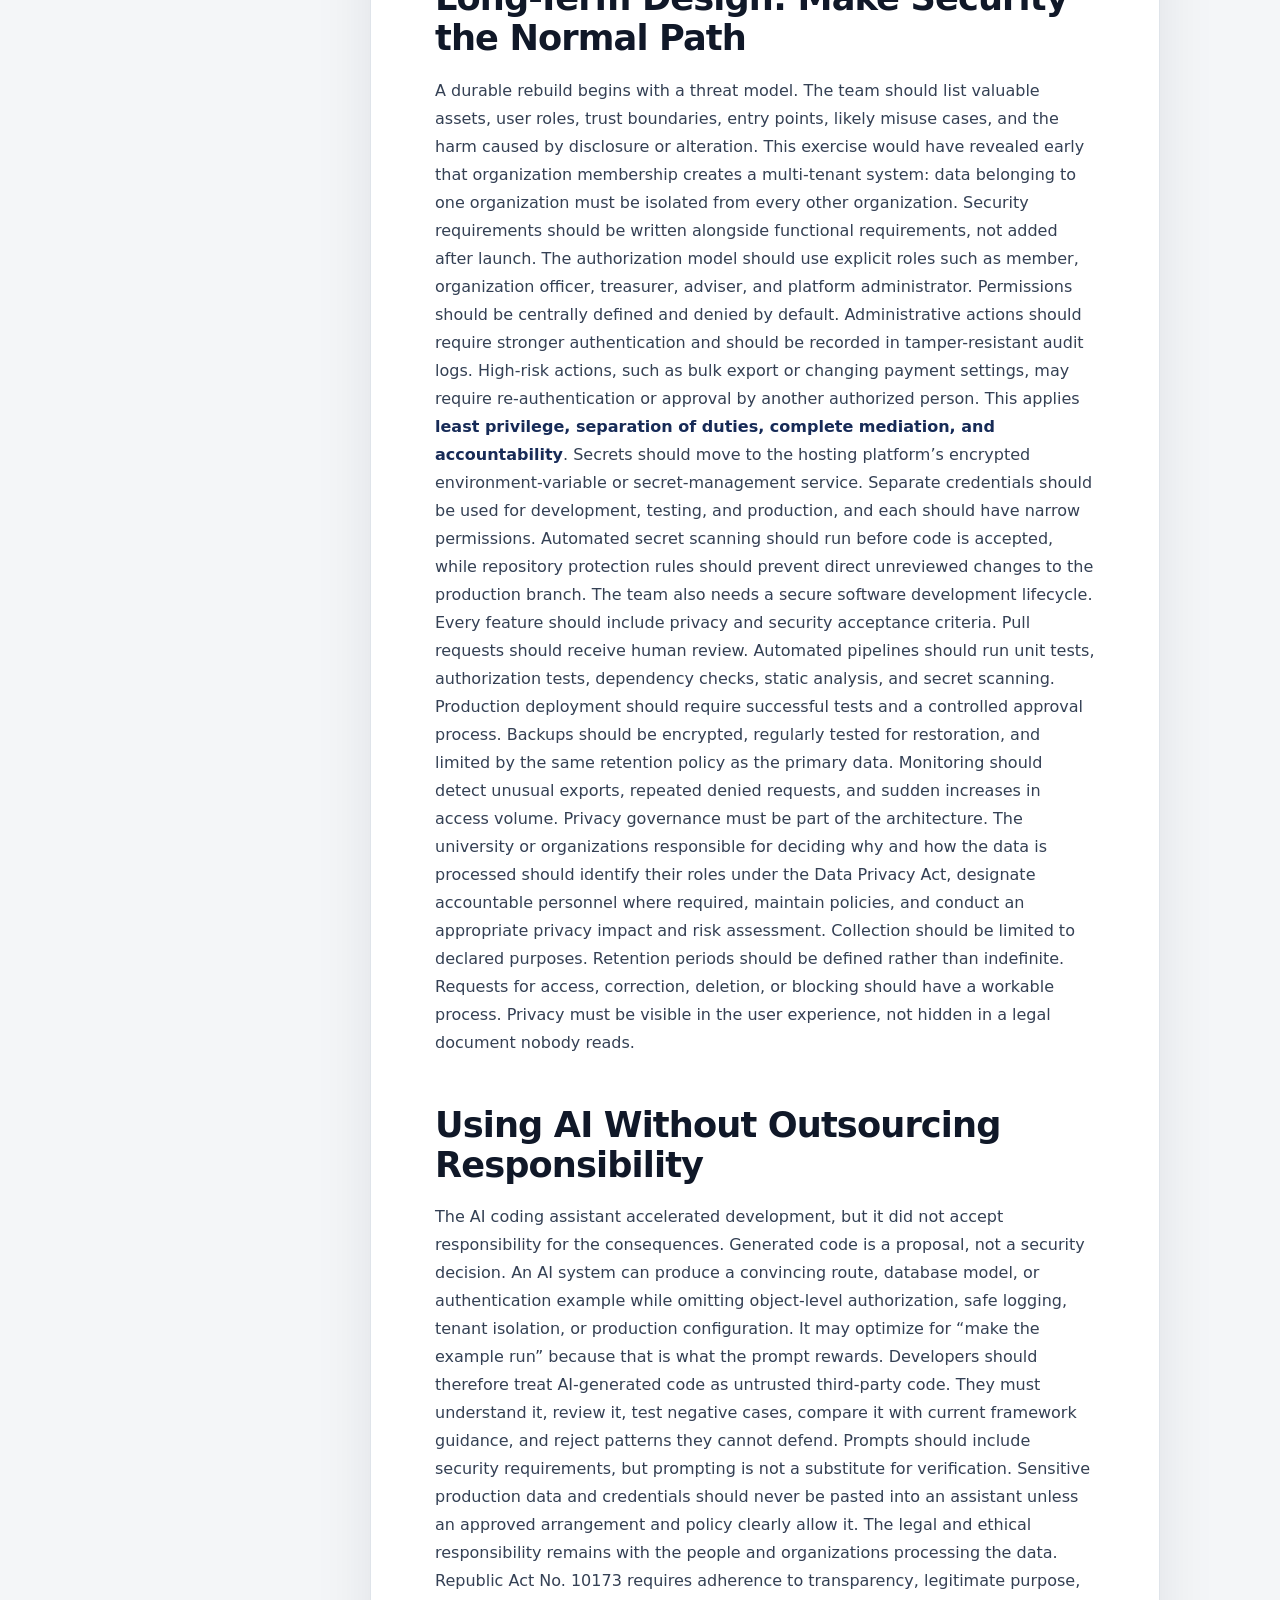
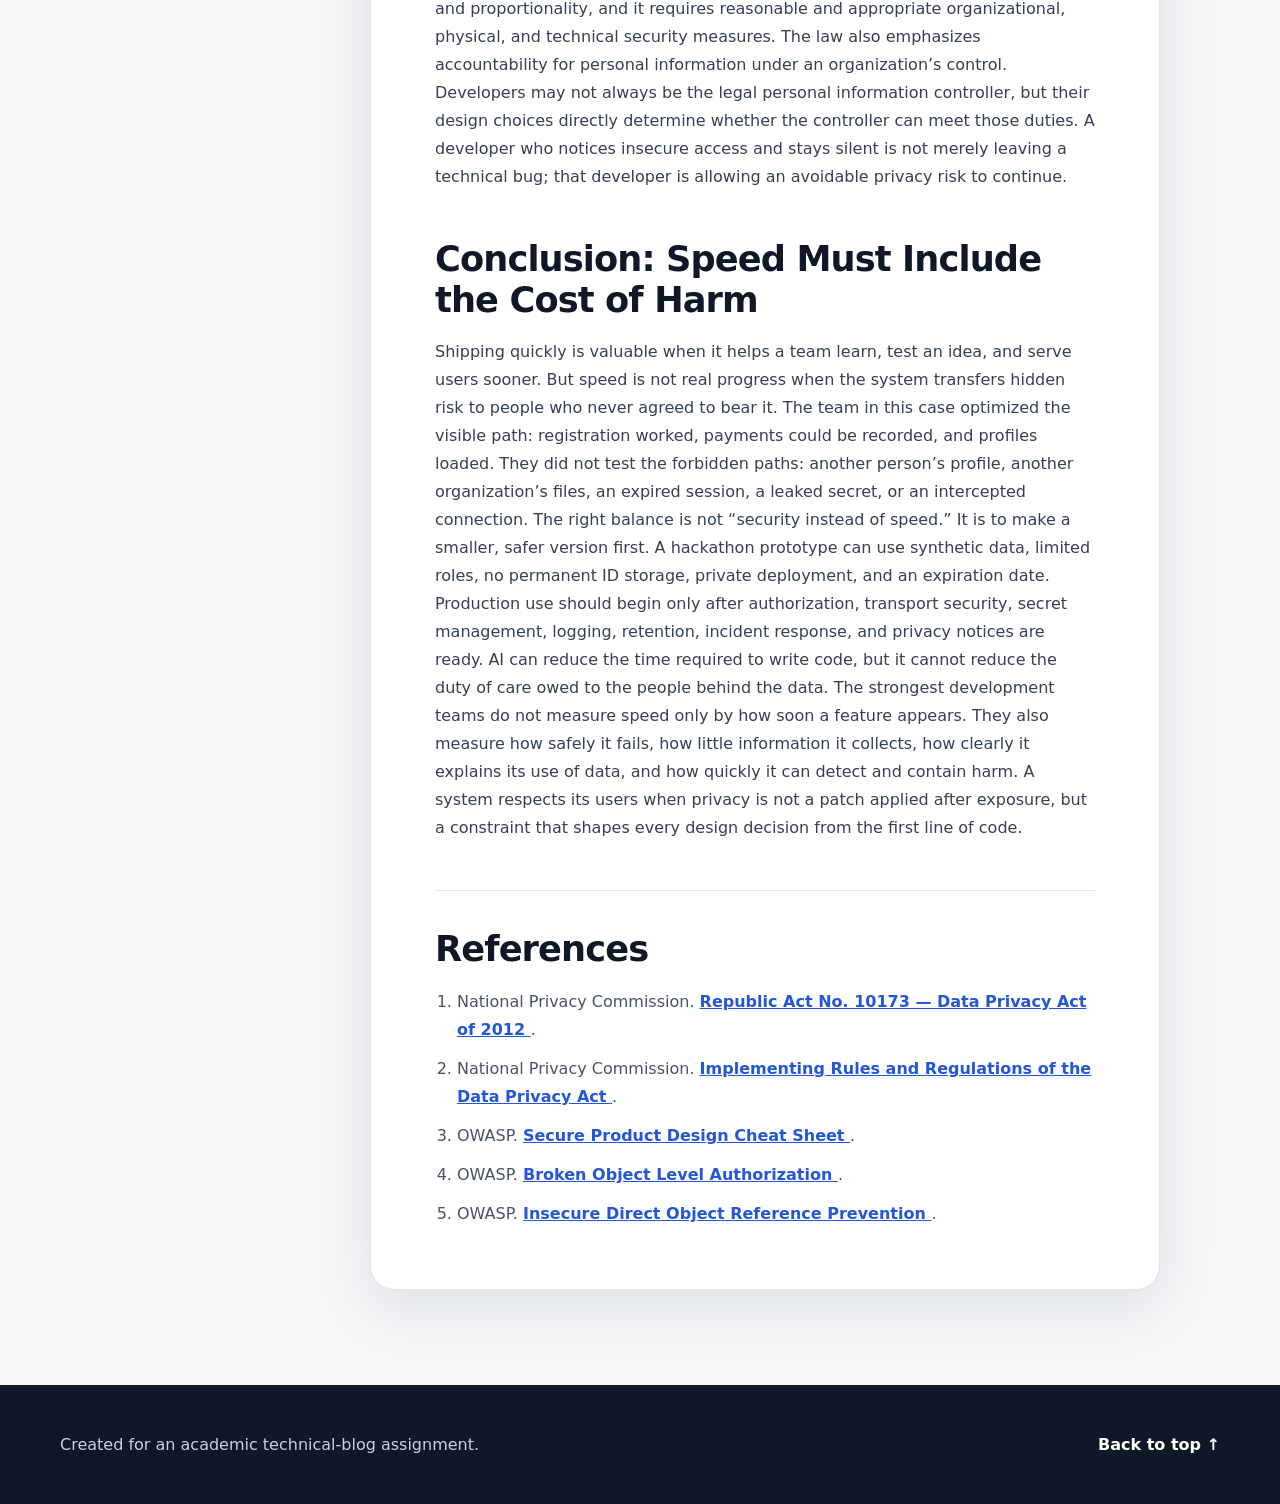
==== commit bac19e47: "Update index.html Update navigation with SOC Pilot Blog" ====
--- a/index.html
+++ b/index.html
@@ -12,12 +12,15 @@
     <div class="container topbar-inner">
       <a class="brand" href="index.html">Secure by Design</a>
 
-      <nav class="main-nav" aria-label="Main navigation">
-        <a href="index.html">Technical Blog</a>
-        <a href="risk-assessment.html">Risk Assessment Reflection</a>
-        <a href="profile.html">My Profile</a>
-        <a href="#references">References</a>
-      </nav>
+      
+<nav class="main-nav" aria-label="Main navigation">
+  <a href="index.html">Technical Blog</a>
+  <a href="risk-assessment.html">Risk Assessment Reflection</a>
+  <a href="soc-pilot.html">SOC Pilot Blog</a>
+  <a href="profile.html">My Profile</a>
+  <a href="#references">References</a>
+</nav>
+  
     </div>
   </header>
 
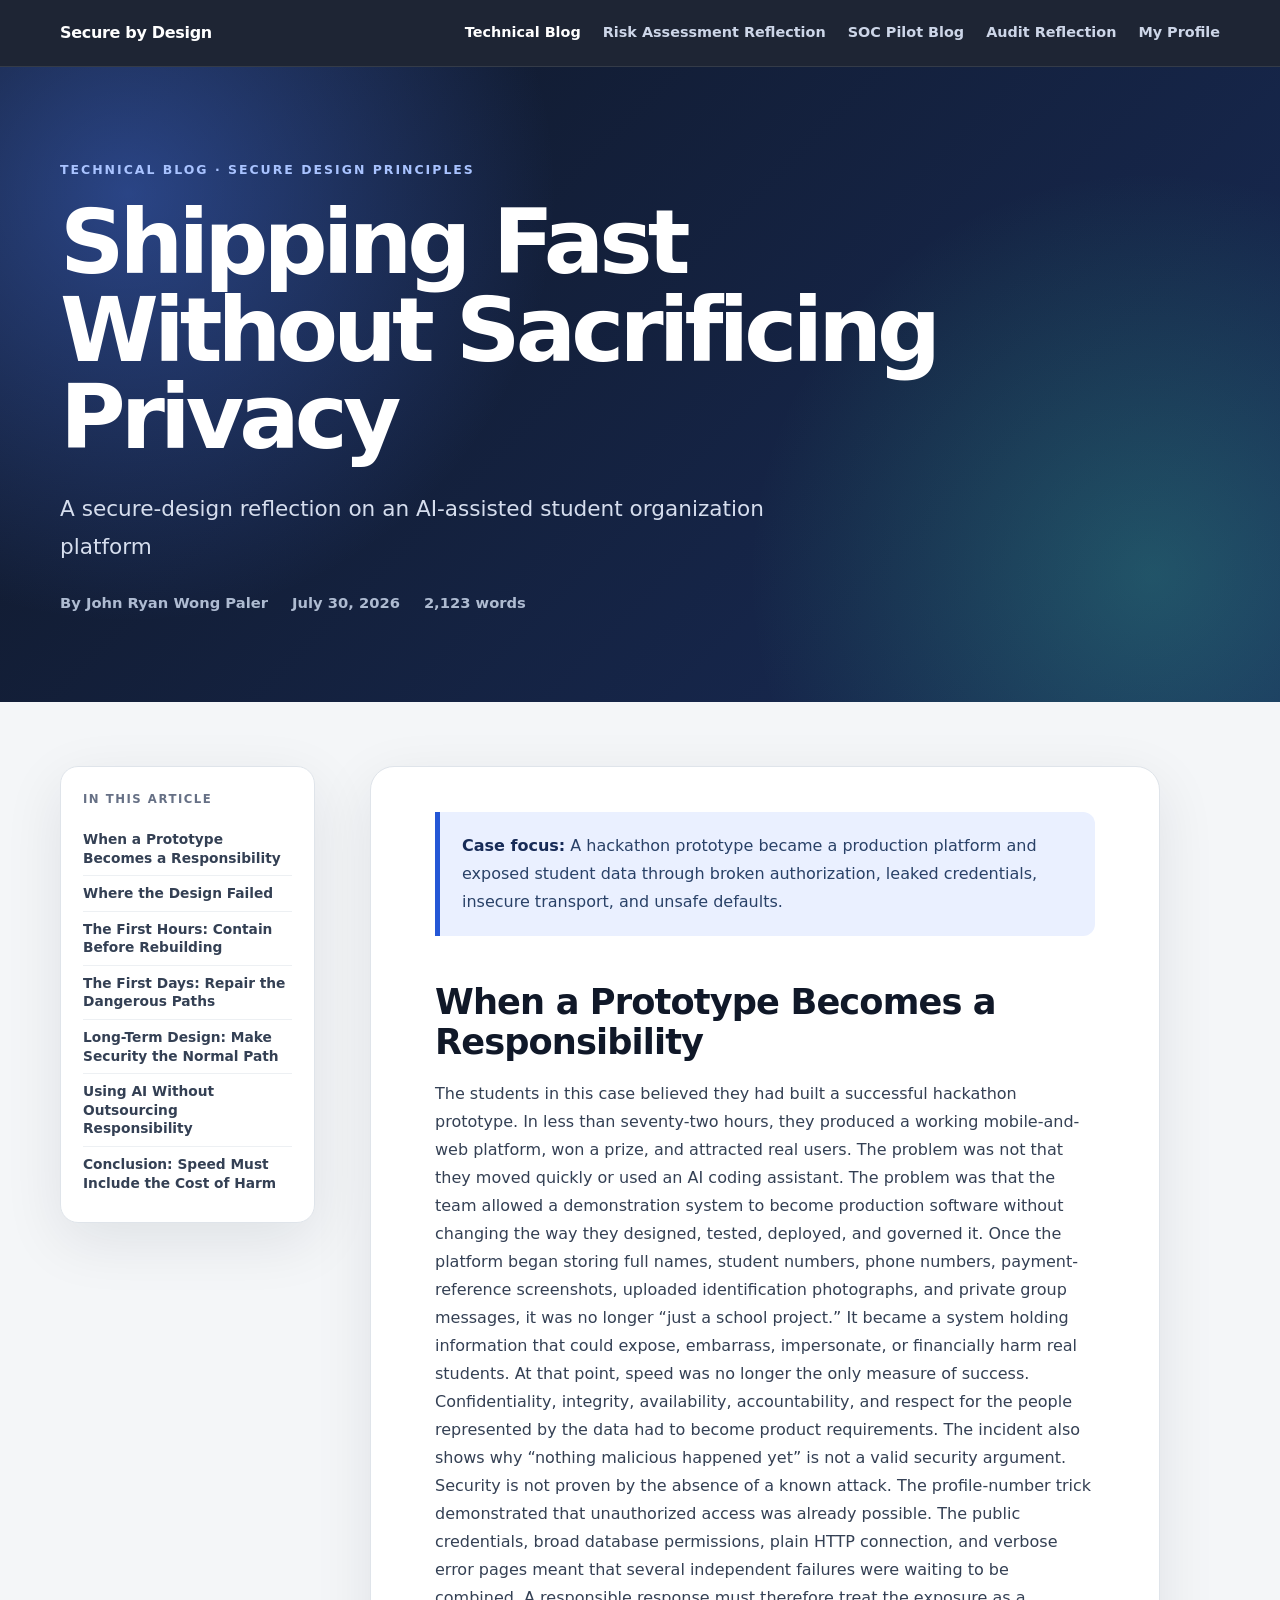
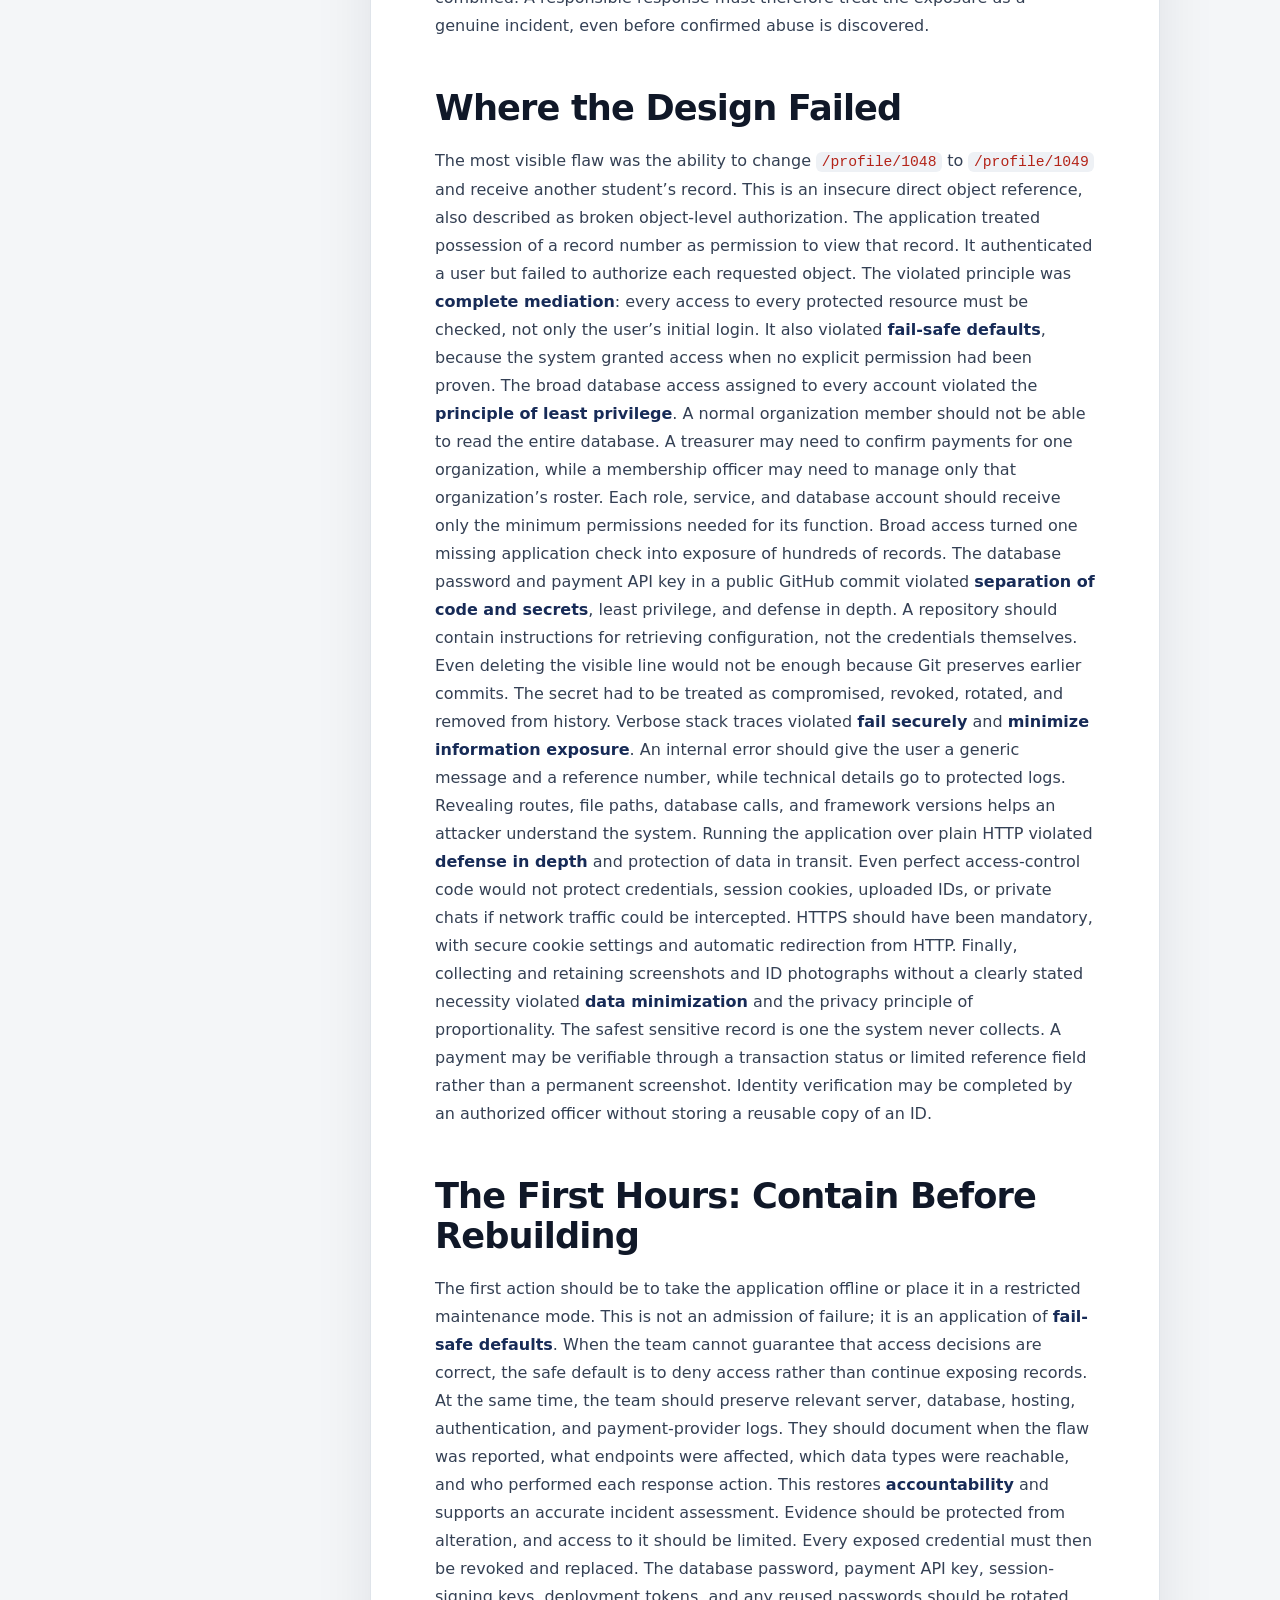
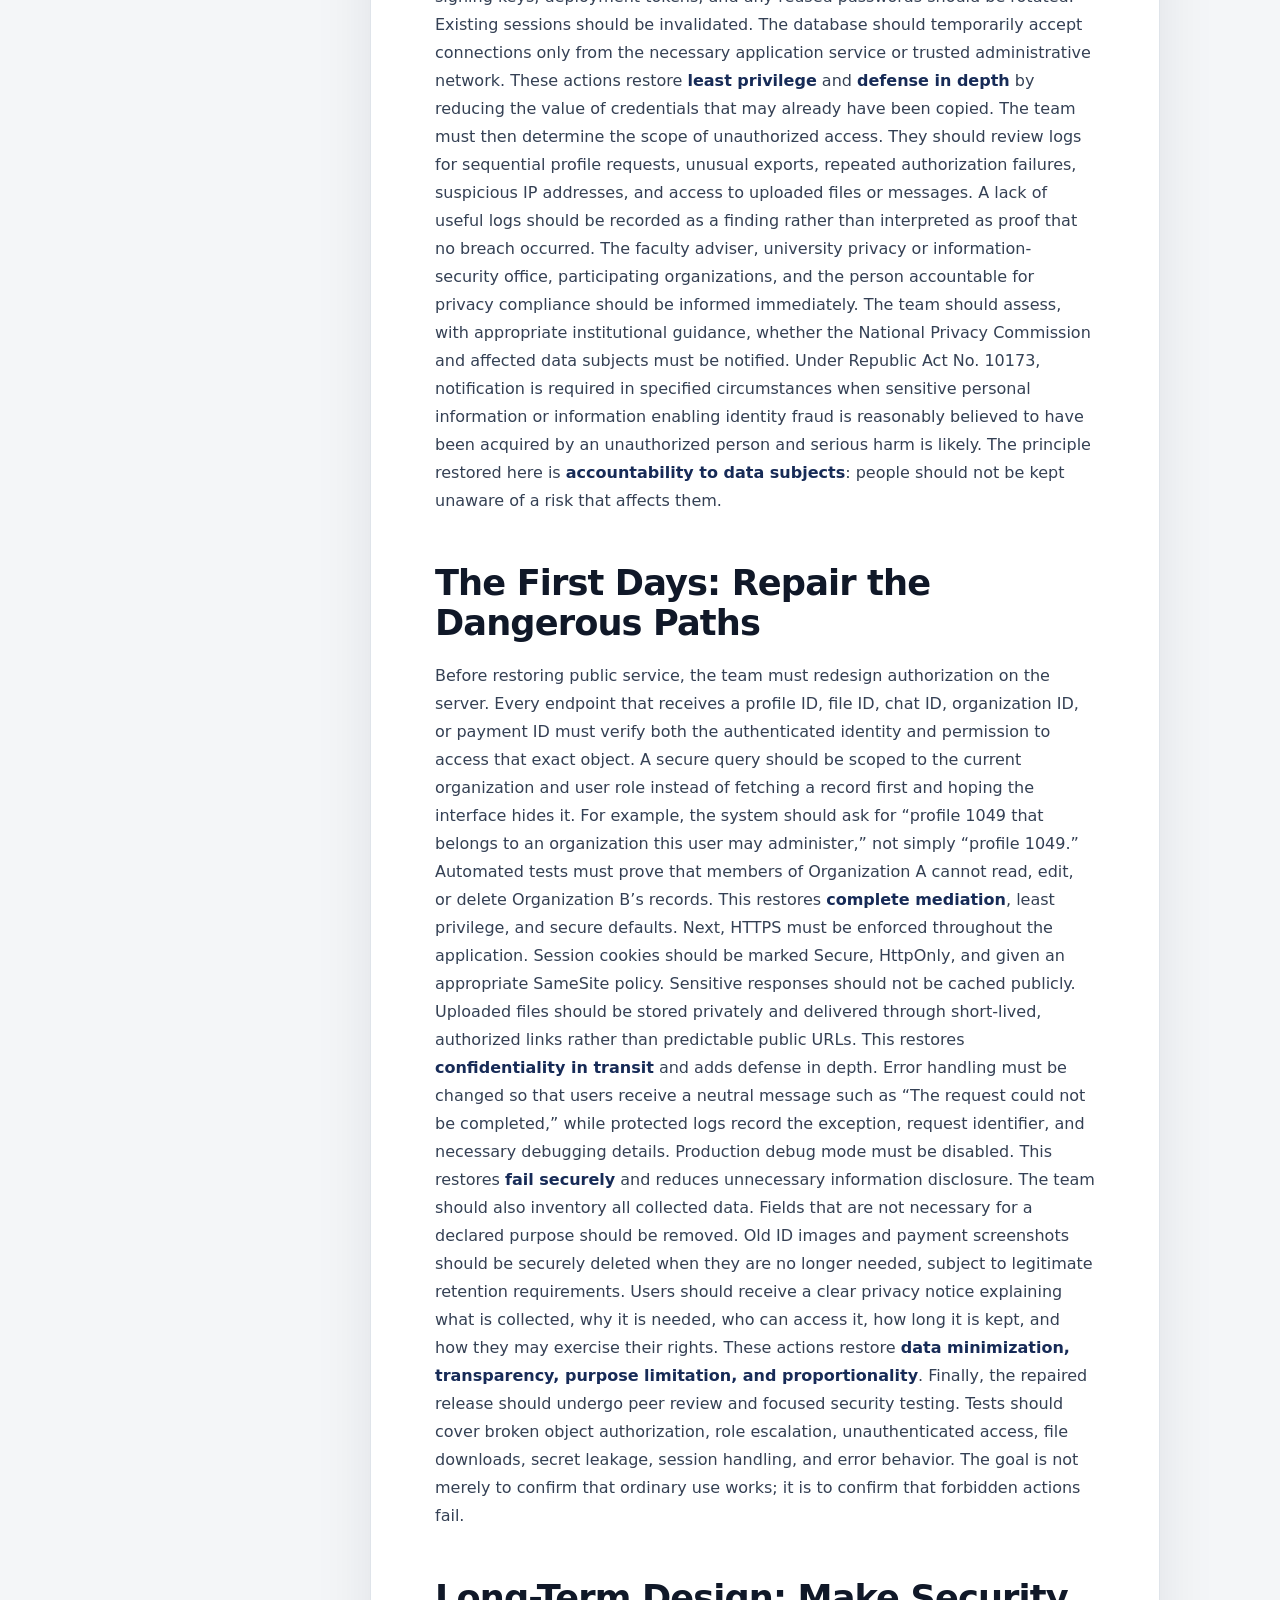
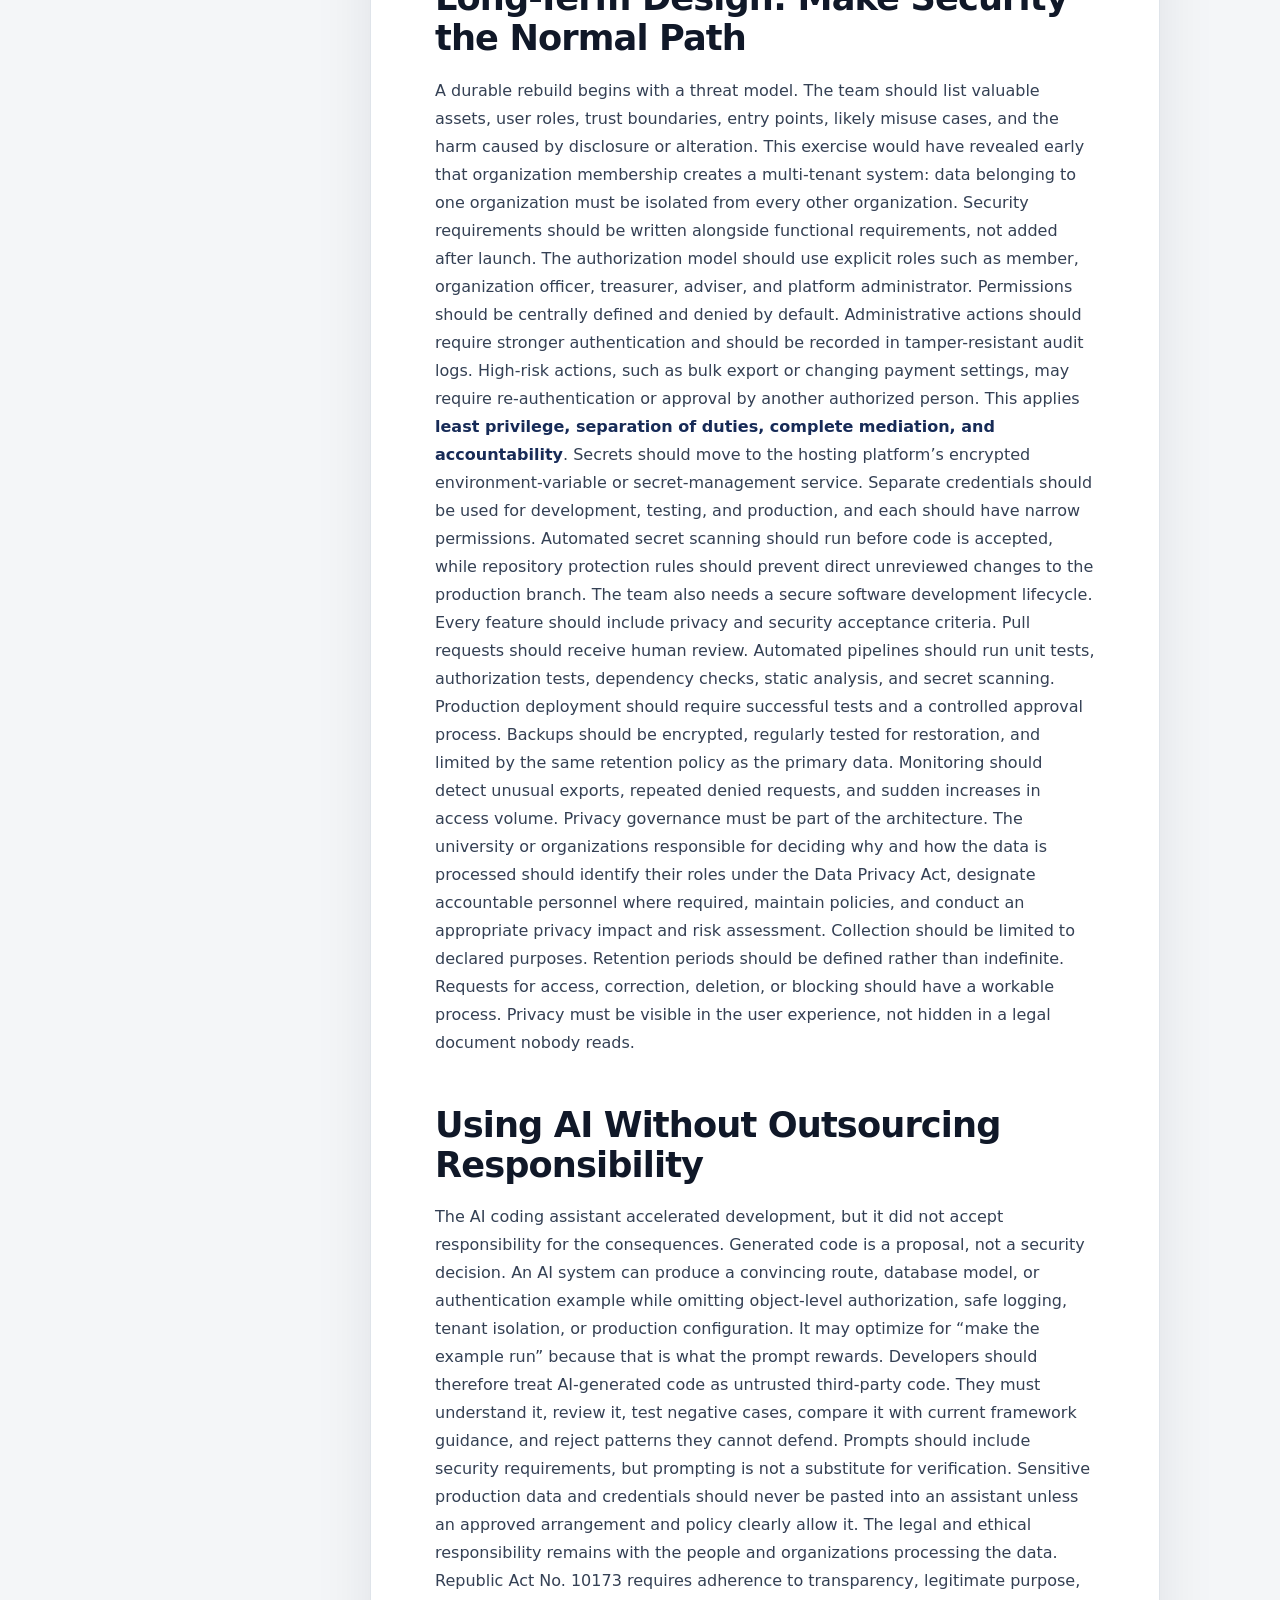
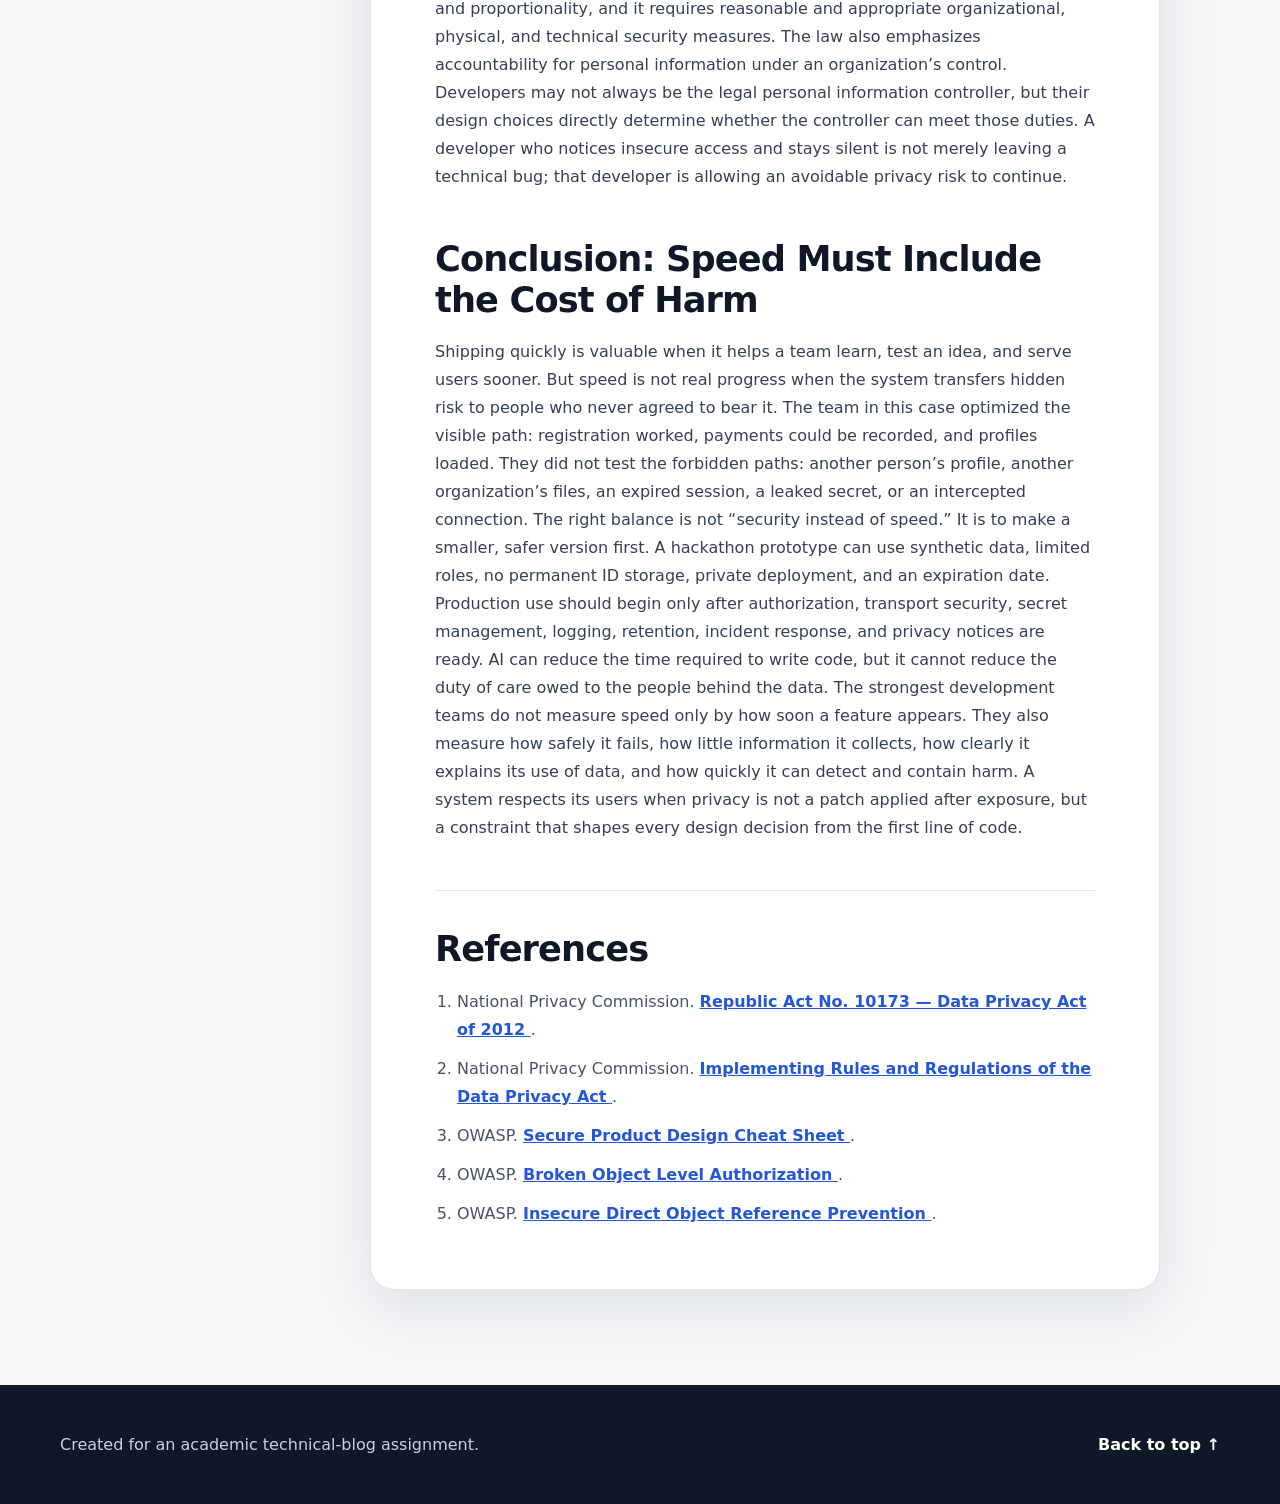
==== commit bc5f2da9: "Add files via upload hhe" ====
--- a/index.html
+++ b/index.html
@@ -12,15 +12,13 @@
     <div class="container topbar-inner">
       <a class="brand" href="index.html">Secure by Design</a>
 
-      
-<nav class="main-nav" aria-label="Main navigation">
-  <a href="index.html">Technical Blog</a>
-  <a href="risk-assessment.html">Risk Assessment Reflection</a>
-  <a href="soc-pilot.html">SOC Pilot Blog</a>
-  <a href="profile.html">My Profile</a>
-  <a href="#references">References</a>
-</nav>
-  
+      <nav class="main-nav" aria-label="Main navigation">
+        <a class="active" href="index.html">Technical Blog</a>
+        <a href="risk-assessment.html">Risk Assessment Reflection</a>
+        <a href="soc-pilot.html">SOC Pilot Blog</a>
+        <a href="audit-reflection.html">Audit Reflection</a>
+        <a href="profile.html">My Profile</a>
+      </nav>
     </div>
   </header>
 
